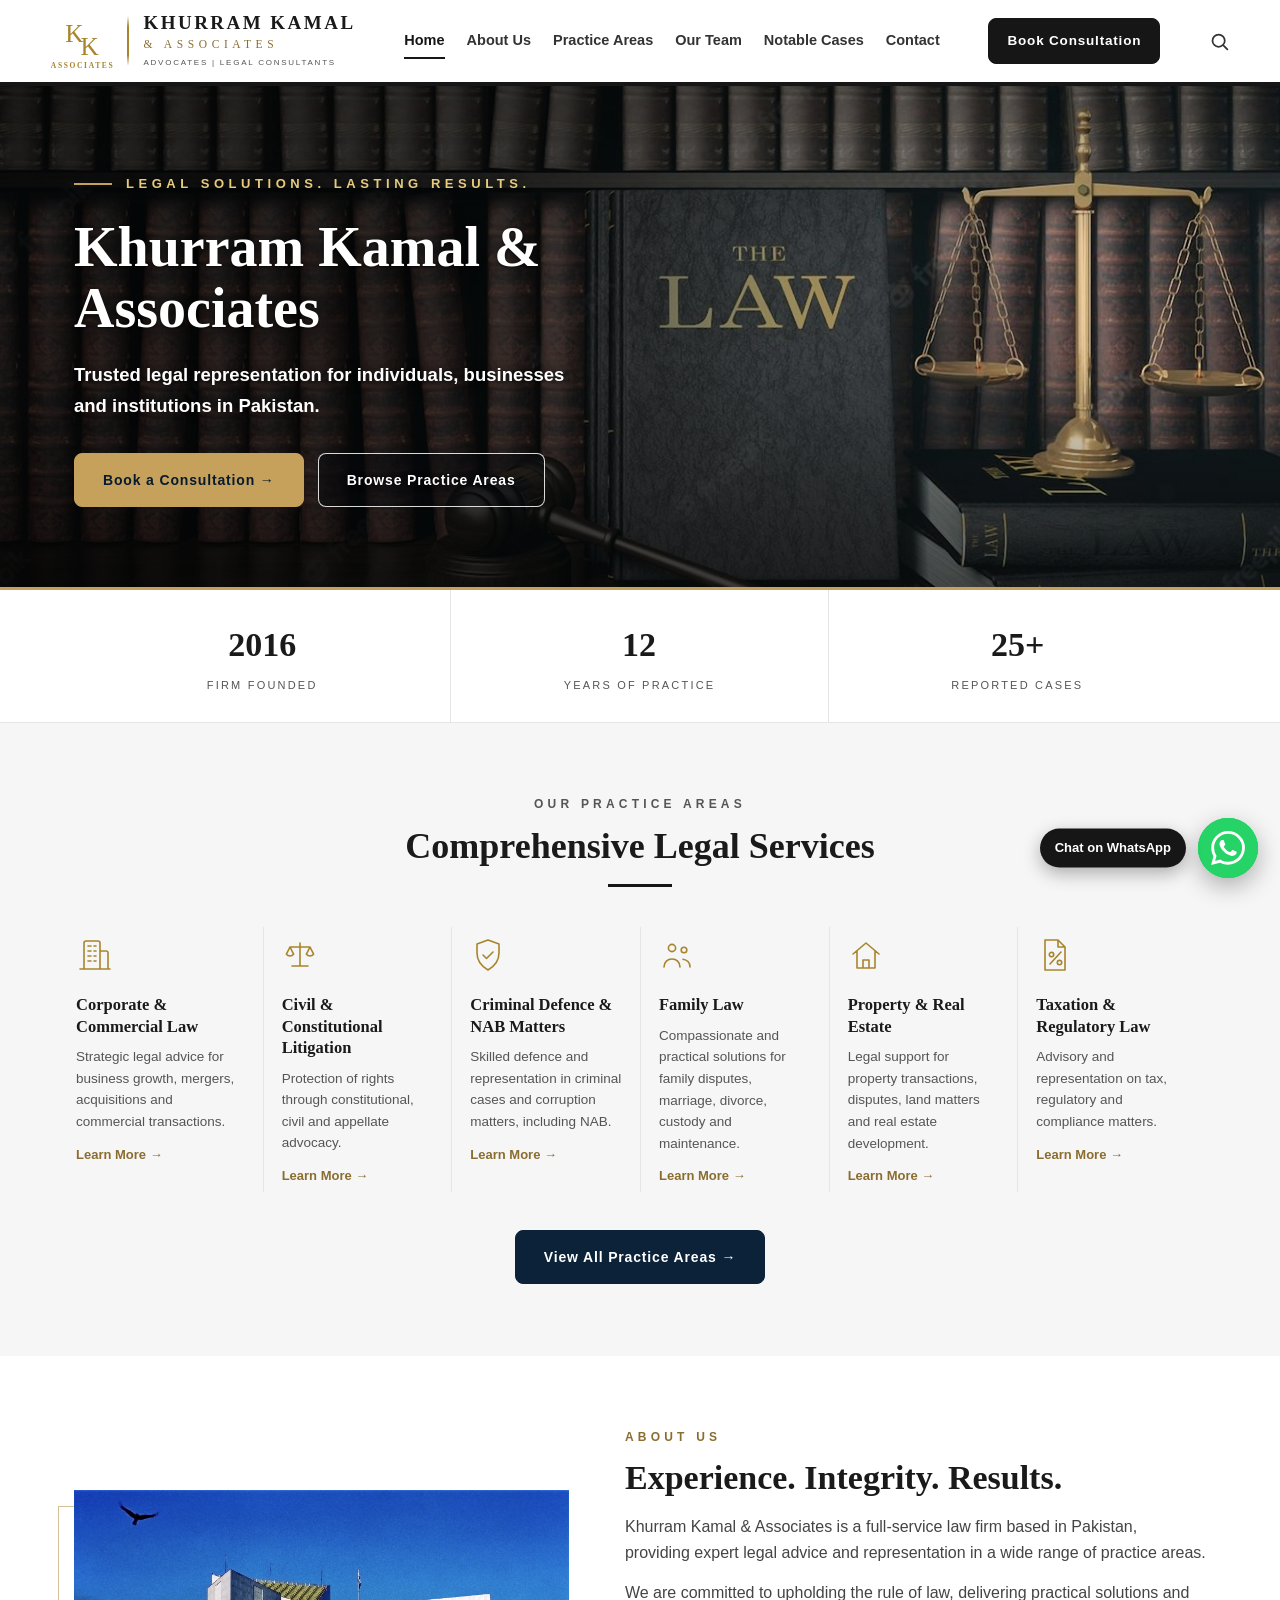
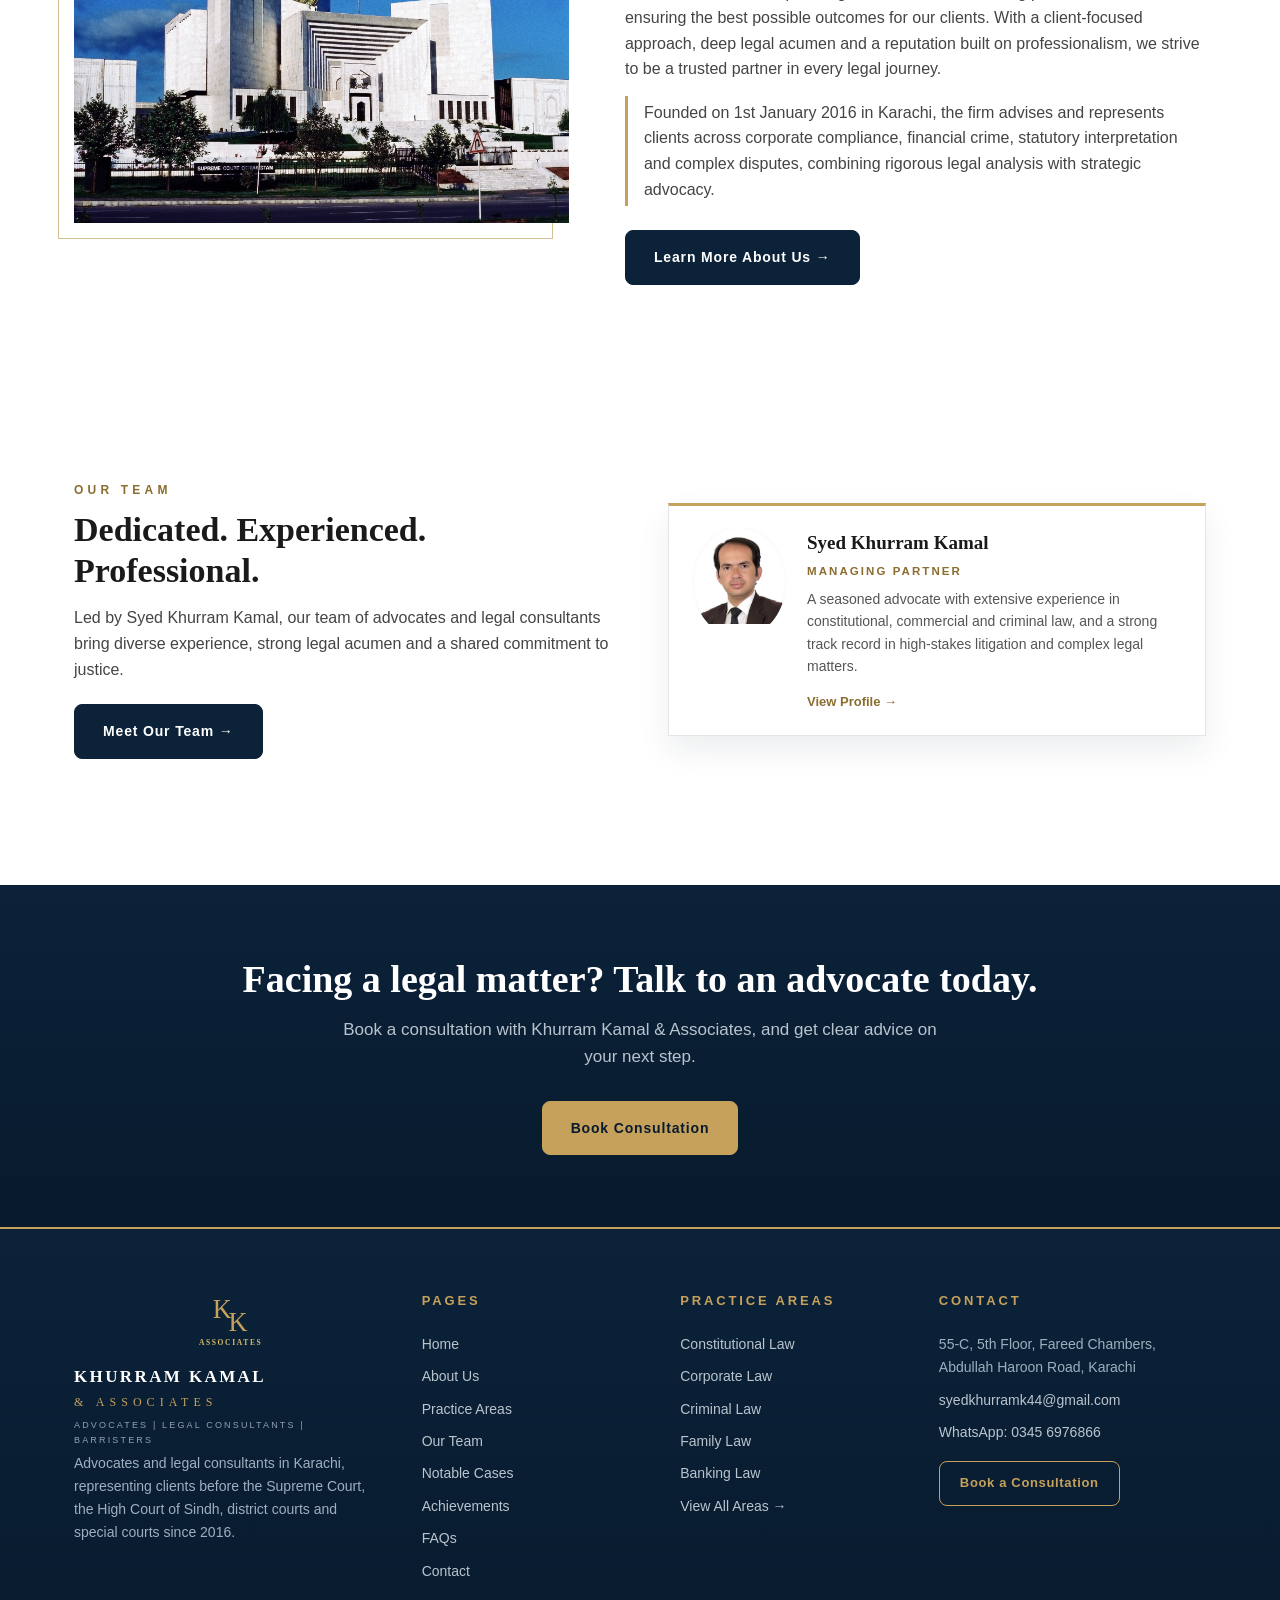
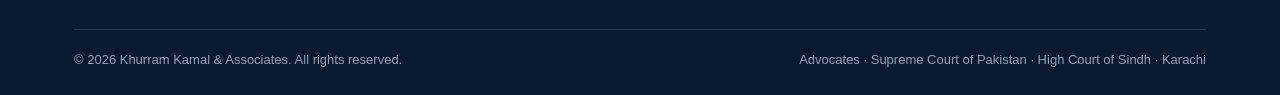
==== index.html @ b5c806d2 "Navbar: remove BARRISTERS from header tagline" ====
<!DOCTYPE html>
<html lang="en">
<head>
<meta charset="UTF-8">
<meta name="viewport" content="width=device-width, initial-scale=1.0">
<link rel="icon" href="data:image/svg+xml,%3Csvg xmlns='http://www.w3.org/2000/svg' viewBox='0 0 64 64'%3E%3Ctext x='23' y='38' text-anchor='middle' font-family='Georgia,serif' font-size='30' fill='%23A8842C'%3EK%3C/text%3E%3Ctext x='41' y='53' text-anchor='middle' font-family='Georgia,serif' font-size='30' fill='%23A8842C'%3EK%3C/text%3E%3C/svg%3E">
<title>Khurram Kamal &amp; Associates | Law Firm in Karachi | Advocates, Supreme Court and High Court</title>
<meta name="description" content="Khurram Kamal &amp; Associates is a litigation law firm in Karachi. Supreme Court and High Court advocates for constitutional, corporate, white collar, criminal, civil, family, IP, banking, customs and taxation matters.">
<meta property="og:type" content="website">
<meta property="og:title" content="Khurram Kamal &amp; Associates | Law Firm in Karachi | Advocates, Supreme Court and High Court">
<meta property="og:description" content="Khurram Kamal &amp; Associates is a litigation law firm in Karachi. Supreme Court and High Court advocates for constitutional, corporate, white collar, criminal, civil, family, IP, banking, customs and taxation matters.">
<meta name="twitter:card" content="summary">
<meta name="twitter:title" content="Khurram Kamal &amp; Associates | Law Firm in Karachi | Advocates, Supreme Court and High Court">
<meta name="twitter:description" content="Khurram Kamal &amp; Associates is a litigation law firm in Karachi. Supreme Court and High Court advocates for constitutional, corporate, white collar, criminal, civil, family, IP, banking, customs and taxation matters.">
<script type="application/ld+json">
{
  "@context": "https://schema.org",
  "@type": "Attorney",
  "name": "Khurram Kamal & Associates",
  "alternateName": "KKA",
  "description": "Khurram Kamal & Associates is a litigation law firm in Karachi. Supreme Court and High Court advocates handling constitutional, corporate, white collar, cybercrime, criminal, civil, family, intellectual property, banking, customs and taxation matters.",
  "email": "syedkhurramk44@gmail.com",
  "telephone": "+92-345-6976866",
  "foundingDate": "2016-01-01",
  "address": {
    "@type": "PostalAddress",
    "streetAddress": "Abdullah Haroon Road",
    "addressLocality": "Karachi",
    "addressCountry": "PK"
  },
  "areaServed": "Karachi",
  "knowsAbout": ["Constitutional Law", "Corporate Law", "White Collar Crimes", "Cybercrime", "Financial Crimes", "Criminal Law", "Civil Law", "Family Law", "Intellectual Property", "Banking Law", "Pharmaceutical Law", "Customs and Taxation Law", "Commercial Law", "Service Law"],
  "member": [
    {"@type": "Person", "name": "Syed Khurram Kamal", "jobTitle": "Advocate Supreme Court, Managing Partner"},
    {"@type": "Person", "name": "Kausar Saba", "jobTitle": "Advocate, High Court of Sindh"},
    {"@type": "Person", "name": "Sadia Khatoon", "jobTitle": "Advocate, High Court of Sindh"},
    {"@type": "Person", "name": "Yereha Jafferi", "jobTitle": "Advocate"}
  ]
}
</script>

  <link rel="stylesheet" href="styles.css">
</head>
<body>

<header>
  <div class="wrap head">
    <a class="brand" href="index.html" style="flex-shrink:0">
      <div class="logo-stack"><div class="logo-mark" aria-hidden="true"><svg viewBox="0 0 64 64" fill="none" aria-hidden="true"><text x="23" y="38" text-anchor="middle" font-family="Georgia, 'Times New Roman', serif" font-size="30" fill="#A8842C">K</text><text x="41" y="53" text-anchor="middle" font-family="Georgia, 'Times New Roman', serif" font-size="30" fill="#A8842C">K</text></svg></div><div class="logo-sub">ASSOCIATES</div></div>
      <div class="brand-sep" aria-hidden="true"></div>
      <div><div class="bname">KHURRAM KAMAL</div><div class="band">&amp; ASSOCIATES</div><div class="bsub">ADVOCATES | LEGAL CONSULTANTS</div></div>
    </a>
    <nav id="mainNav">
      <a href="index.html" class="active">Home</a>
      <a href="about.html">About Us</a>
      <a href="practice-areas.html">Practice Areas</a>
      <a href="team.html">Our Team</a>
      <a href="cases.html">Notable Cases</a>
      <a href="contact.html">Contact</a>
      <a class="nav-cta" href="book-consultation.html">Book Consultation</a>
    </nav>
    <a class="btn black" href="book-consultation.html">Book Consultation</a>
    <a class="search-ico-h" href="practice-areas.html" aria-label="Search practice areas"><svg viewBox="0 0 24 24" fill="none" stroke="currentColor" stroke-width="2" stroke-linecap="round" aria-hidden="true"><circle cx="11" cy="11" r="7"/><path d="M21 21l-4.3-4.3"/></svg></a>
    <button class="menu-btn" id="menuBtn" type="button" aria-label="Open menu" aria-expanded="false"><span></span><span></span><span></span></button>
  </div>
</header>

<main id="top">
  <div class="hero2">
    <div class="wrap hero2-grid">
      <div class="hero2-copy">
        <div class="hero2-kicker">Legal Solutions. Lasting Results.</div>
        <h1>Khurram Kamal &amp; Associates</h1>
        <p class="hero2-sub">Trusted legal representation for individuals, businesses and institutions in Pakistan.</p>
        <div class="hero2-cta">
          <a class="btn btn-gold" href="book-consultation.html">Book a Consultation →</a>
          <a class="btn btn-outline-w" href="practice-areas.html">Browse Practice Areas</a>
        </div>
      </div>
    </div>
  </div>


  <div class="stats">
    <div class="wrap row">
      <div class="stat"><div class="num">2016</div><div class="lbl">Firm Founded</div></div>
      <div class="stat"><div class="num">12</div><div class="lbl">Years of Practice</div></div>
      <div class="stat"><div class="num">25+</div><div class="lbl">Reported Cases</div></div>
    </div>
  </div>

  <section id="practice" class="grey">
    <div class="wrap">
<div class="sec-head">
        <div class="eyebrow">Our Practice Areas</div>
        <h2>Comprehensive Legal Services</h2>
      </div>
      <div class="feat-grid">
        <div class="feat"><svg viewBox="0 0 36 36" aria-hidden="true"><path d="M8 32V6a2 2 0 0 1 2-2h12a2 2 0 0 1 2 2v26M24 14h6a2 2 0 0 1 2 2v16M4 32h30M12 9h3M12 14h3M12 19h3M12 24h3M18 24h2M18 19h2M18 14h2M18 9h2"/></svg><h3>Corporate &amp; Commercial Law</h3><p>Strategic legal advice for business growth, mergers, acquisitions and commercial transactions.</p><a href="practice-areas.html#practice-details">Learn More →</a></div>
        <div class="feat"><svg viewBox="0 0 36 36" aria-hidden="true"><path d="M18 6v23M10 29h16M18 10H8M18 10h10M8 10l-3.6 7.2a4.6 4.6 0 0 0 7.2 0L8 10zM28 10l-3.6 7.2a4.6 4.6 0 0 0 7.2 0L28 10z"/></svg><h3>Civil &amp; Constitutional Litigation</h3><p>Protection of rights through constitutional, civil and appellate advocacy.</p><a href="practice-areas.html#practice-details">Learn More →</a></div>
        <div class="feat"><svg viewBox="0 0 36 36" aria-hidden="true"><path d="M18 3l11 4v9c0 7.5-4.8 13.4-11 17C11.8 29.4 7 23.5 7 16V7l11-4zM13 18l3.5 3.5L23 15"/></svg><h3>Criminal Defence &amp; NAB Matters</h3><p>Skilled defence and representation in criminal cases and corruption matters, including NAB.</p><a href="practice-areas.html#practice-details">Learn More →</a></div>
        <div class="feat"><svg viewBox="0 0 36 36" aria-hidden="true"><path d="M13 7.4a3.6 3.6 0 1 1 0 7.2 3.6 3.6 0 0 1 0-7.2zM5 30c0-5 3.6-8 8-8s8 3 8 8M25 10.2a2.8 2.8 0 1 1 0 5.6 2.8 2.8 0 0 1 0-5.6zM24 22.2c4 .5 7 3.4 7 7.8"/></svg><h3>Family Law</h3><p>Compassionate and practical solutions for family disputes, marriage, divorce, custody and maintenance.</p><a href="practice-areas.html#practice-details">Learn More →</a></div>
        <div class="feat"><svg viewBox="0 0 36 36" aria-hidden="true"><path d="M5 17L18 6l13 11M9 14v17h18V14M15 31v-8h6v8"/></svg><h3>Property &amp; Real Estate</h3><p>Legal support for property transactions, disputes, land matters and real estate development.</p><a href="practice-areas.html#practice-details">Learn More →</a></div>
        <div class="feat"><svg viewBox="0 0 36 36" aria-hidden="true"><path d="M9 3h13l7 7v23H9zM22 3v7h7M15.5 19.8a2.2 2.2 0 1 1 0-4.4 2.2 2.2 0 0 1 0 4.4zM23.5 27.8a2.2 2.2 0 1 1 0-4.4 2.2 2.2 0 0 1 0 4.4zM25 15L14 27"/></svg><h3>Taxation &amp; Regulatory Law</h3><p>Advisory and representation on tax, regulatory and compliance matters.</p><a href="practice-areas.html#practice-details">Learn More →</a></div>
      </div>
            <div class="more-row"><a class="btn btn-navy" href="practice-areas.html">View All Practice Areas →</a></div>
    </div>
  </section>
  <section id="about">
    <div class="wrap">
<div class="about-flex">
        <div class="about-photo"><img src="images/supreme-court.jpg" alt="Supreme Court of Pakistan, Islamabad" loading="lazy" decoding="async"></div>
        <div class="about-copy">
          <div class="eyebrow">About Us</div>
          <h2>Experience. Integrity. Results.</h2>
          <p>Khurram Kamal &amp; Associates is a full-service law firm based in Pakistan, providing expert legal advice and representation in a wide range of practice areas.</p>
          <p>We are committed to upholding the rule of law, delivering practical solutions and ensuring the best possible outcomes for our clients. With a client-focused approach, deep legal acumen and a reputation built on professionalism, we strive to be a trusted partner in every legal journey.</p>
          <p class="about-note">Founded on 1st January 2016 in Karachi, the firm advises and represents clients across corporate compliance, financial crime, statutory interpretation and complex disputes, combining rigorous legal analysis with strategic advocacy.</p>
          <a class="btn btn-navy" href="team.html">Learn More About Us →</a>
        </div>
      </div>
          </div>
  </section>
  <section id="team">
    <div class="wrap">
<div class="team-intro">
        <div>
          <div class="eyebrow">Our Team</div>
          <h2>Dedicated. Experienced. Professional.</h2>
          <p>Led by Syed Khurram Kamal, our team of advocates and legal consultants bring diverse experience, strong legal acumen and a shared commitment to justice.</p>
          <a class="btn btn-navy" href="team.html">Meet Our Team →</a>
        </div>
        <div class="ti-card">
          <img src="images/khurram-kamal-sq.jpg" alt="Syed Khurram Kamal, Managing Partner" loading="lazy" decoding="async">
          <div>
            <h3>Syed Khurram Kamal</h3>
            <div class="tt">Managing Partner</div>
            <p>A seasoned advocate with extensive experience in constitutional, commercial and criminal law, and a strong track record in high-stakes litigation and complex legal matters.</p>
            <a href="khurram-kamal.html">View Profile →</a>
          </div>
        </div>
      </div>
          </div>
  </section>
<section class="dark cta-banner">
    <div class="wrap">
      <h2>Facing a legal matter? Talk to an advocate today.</h2>
      <p>Book a consultation with Khurram Kamal &amp; Associates, and get clear advice on your next step.</p>
      <a class="btn white" href="book-consultation.html">Book Consultation</a>
    </div>
  </section>

</main>

<footer>
  <div class="wrap">
    <div class="fgrid">
      <div class="fcol fbrand">
        <div class="fstack"><div class="fmark" aria-hidden="true"><svg viewBox="0 0 64 64" fill="none" aria-hidden="true"><text x="23" y="38" text-anchor="middle" font-family="Georgia, 'Times New Roman', serif" font-size="30" fill="#C6A15B">K</text><text x="41" y="53" text-anchor="middle" font-family="Georgia, 'Times New Roman', serif" font-size="30" fill="#C6A15B">K</text></svg></div><div class="fsub">ASSOCIATES</div></div>
        <div class="fname">KHURRAM KAMAL</div>
        <div class="fname2">&amp; ASSOCIATES</div>
        <div class="fsub">ADVOCATES | LEGAL CONSULTANTS | BARRISTERS</div>
        <p class="fdesc">Advocates and legal consultants in Karachi, representing clients before the Supreme Court, the High Court of Sindh, district courts and special courts since 2016.</p>
      </div>
      <div class="fcol">
        <h4>Pages</h4>
        <a href="index.html">Home</a>
        <a href="about.html">About Us</a>
        <a href="practice-areas.html">Practice Areas</a>
        <a href="team.html">Our Team</a>
        <a href="cases.html">Notable Cases</a>
        <a href="about.html#achievements">Achievements</a>
        <a href="book-consultation.html#faq">FAQs</a>
        <a href="contact.html">Contact</a>
      </div>
      <div class="fcol">
        <h4>Practice Areas</h4>
        <a href="practice-areas.html">Constitutional Law</a>
        <a href="practice-areas.html">Corporate Law</a>
        <a href="practice-areas.html">Criminal Law</a>
        <a href="practice-areas.html">Family Law</a>
        <a href="practice-areas.html">Banking Law</a>
        <a href="practice-areas.html">View All Areas →</a>
      </div>
      <div class="fcol">
        <h4>Contact</h4>
        <p>55-C, 5th Floor, Fareed Chambers, Abdullah Haroon Road, Karachi</p>
        <a href="mailto:syedkhurramk44@gmail.com">syedkhurramk44@gmail.com</a>
        <a href="https://wa.me/923456976866" target="_blank" rel="noopener">WhatsApp: 0345 6976866</a>
        <a class="fbtn" href="book-consultation.html">Book a Consultation</a>
      </div>
    </div>
    <div class="fbar">
      <span>© 2026 Khurram Kamal &amp; Associates. All rights reserved.</span>
      <span>Advocates · Supreme Court of Pakistan · High Court of Sindh · Karachi</span>
    </div>
  </div>
</footer>

<!-- Floating WhatsApp chat button -->
<a class="wa-float" href="https://wa.me/923456976866?text=Hello%20Khurram%20Kamal%20Associates%2C%20I%20would%20like%20to%20discuss%20a%20legal%20matter." target="_blank" rel="noopener" aria-label="Chat on WhatsApp">
  <span class="wa-label">Chat on WhatsApp</span>
  <svg viewBox="0 0 24 24" aria-hidden="true"><path d="M17.472 14.382c-.297-.149-1.758-.867-2.03-.967-.273-.099-.471-.148-.67.15-.197.297-.767.966-.94 1.164-.173.199-.347.223-.644.075-.297-.15-1.255-.463-2.39-1.475-.883-.788-1.48-1.761-1.653-2.059-.173-.297-.018-.458.13-.606.134-.133.298-.347.446-.52.149-.174.198-.298.298-.497.099-.198.05-.371-.025-.52-.075-.149-.669-1.612-.916-2.207-.242-.579-.487-.5-.669-.51-.173-.008-.371-.01-.57-.01-.198 0-.52.074-.792.372-.272.297-1.04 1.016-1.04 2.479 0 1.462 1.065 2.875 1.213 3.074.149.198 2.096 3.2 5.077 4.487.709.306 1.262.489 1.694.625.712.227 1.36.195 1.871.118.571-.085 1.758-.719 2.006-1.413.248-.694.248-1.289.173-1.413-.074-.124-.272-.198-.57-.347m-5.421 7.403h-.004a9.87 9.87 0 01-5.031-1.378l-.361-.214-3.741.982.998-3.648-.235-.374a9.86 9.86 0 01-1.51-5.26c.001-5.45 4.436-9.884 9.888-9.884 2.64 0 5.122 1.03 6.988 2.898a9.825 9.825 0 012.893 6.994c-.003 5.45-4.437 9.884-9.885 9.884m8.413-18.297A11.815 11.815 0 0012.05 0C5.495 0 .16 5.335.157 11.892c0 2.096.547 4.142 1.588 5.945L.057 24l6.305-1.654a11.882 11.882 0 005.683 1.448h.005c6.554 0 11.89-5.335 11.893-11.893a11.821 11.821 0 00-3.48-8.413z"/></svg>
</a>

<script src="scripts.js"></script>
</body>
</html>
---- styles.css ----
:root { --black:#161616; --ink:#1a1a1a; --muted:#555; --line:#e5e5e5; --bg:#f6f6f6; --white:#fff; --navy:#0B2239; --navy2:#081A2D; --gold:#C6A15B; }
  * { margin:0; padding:0; box-sizing:border-box; }
  html { scroll-behavior:smooth; scroll-padding-top:96px; }
  body { font-family:Arial,Helvetica,sans-serif; background:var(--white); color:var(--ink); line-height:1.6; overflow-x:hidden; }
  img { max-width:100%; }
  h1, h2, h3, .serif { font-family:Georgia,'Times New Roman',serif; }
  a { color:inherit; text-decoration:none; }
  .wrap { max-width:1180px; margin:0 auto; padding:0 24px; }
  /* Top bar */
  .topbar { background:var(--black); color:#bbb; font-size:12px; letter-spacing:.04em; }
  .topbar .wrap { display:flex; justify-content:space-between; gap:16px; padding-top:9px; padding-bottom:9px; flex-wrap:wrap; }
  .topbar a:hover { color:var(--white); }
  /* Header */
  header { position:sticky; top:0; z-index:50; background:var(--white); border-bottom:4px solid var(--black); }
  .head { display:flex; align-items:center; justify-content:space-between; gap:20px; padding:10px 0; flex-wrap:nowrap; }
  .head .btn { padding:11px 18px; font-size:13.5px; }
  .brand { display:flex; align-items:center; gap:14px; min-width:0; }
  .logo-mark { width:54px; height:54px; background:transparent; border-radius:0; display:flex; align-items:center; justify-content:center; flex-shrink:0; }
  .logo-mark svg { height:54px; width:54px; }
  .logo-stack { display:flex; flex-direction:column; align-items:center; flex-shrink:0; }
  .logo-sub { font-family:Georgia,serif; font-size:7.5px; font-weight:700; letter-spacing:.22em; color:#A8842C; white-space:nowrap; margin-top:-4px; transform:translateX(.11em); }
  .brand-sep { width:2px; height:50px; background:linear-gradient(180deg, rgba(168,132,44,0) 0%, #A8842C 22%, #A8842C 78%, rgba(168,132,44,0) 100%); flex-shrink:0; }
  .brand .bname { font-family:Georgia,serif; font-weight:700; font-size:19px; letter-spacing:.13em; line-height:1.12; white-space:nowrap; color:var(--ink); }
  .brand > div:last-child { text-align:left; }
  .brand .band { font-family:Georgia,serif; font-size:11.5px; letter-spacing:.4em; color:#8a6d2f; margin-top:2px; white-space:nowrap; }
  .brand .bsub { font-size:8px; letter-spacing:.22em; color:var(--muted); margin-top:4px; white-space:nowrap; }
  nav { display:flex; gap:22px; font-size:14.5px; font-weight:600; flex-wrap:nowrap; overflow-x:auto; scrollbar-width:none; }
  nav::-webkit-scrollbar { display:none; }
  nav a { color:#333; padding:6px 0; position:relative; white-space:nowrap; }
  nav a::after { content:""; position:absolute; left:0; bottom:0; width:100%; height:2px; background:var(--black); transform:scaleX(0); transform-origin:left; transition:transform .3s ease; }
  nav a:hover { color:var(--black); }
  nav a:hover::after { transform:scaleX(1); }
  nav a.active { color:var(--black); }
  nav a.active::after { transform:scaleX(1); }
  .search-ico-h { display:flex; align-items:center; color:#333; flex-shrink:0; }
  nav a.nav-cta { display:none; }
  .search-ico-h svg { width:21px; height:21px; }
  .search-ico-h:hover { color:var(--black); }
  .btn { display:inline-block; font-size:14px; font-weight:700; letter-spacing:.06em; padding:15px 28px; border-radius:8px; border:1.5px solid var(--black); cursor:pointer; white-space:nowrap; transition:transform .25s cubic-bezier(.34,1.45,.44,1), background .25s ease, color .25s ease, box-shadow .25s ease; }
  .btn:hover { transform:translateY(-2px); }
  .btn:active { transform:scale(.97); }
  .btn.white::after { background:linear-gradient(105deg, transparent, rgba(0,0,0,.10), transparent); }
  .btn.black { background:var(--black); color:var(--white); }
  .btn.black:hover { background:#2a2a2a; }
  .btn.white { background:var(--white); color:var(--black); }
  .btn.white:hover { background:#f0f0f0; }
  .menu-btn { display:none; width:48px; height:48px; border:none; border-radius:8px; background:transparent; cursor:pointer; align-items:center; justify-content:center; flex-direction:column; gap:6px; flex-shrink:0; }
  .menu-btn span { display:block; width:26px; height:3px; background:var(--black); border-radius:2px; }
  @media (min-width:1181px) { .head { justify-content:space-between; } }
  @media (max-width:1180px) {
    nav { display:none; position:absolute; top:100%; left:0; right:0; background:var(--white); flex-direction:column; gap:0; border-bottom:1px solid var(--line); box-shadow:0 14px 28px rgba(0,0,0,.12); z-index:60; }
    nav.open { display:flex; }
    nav a { padding:15px 24px; border-bottom:1px solid #f0f0f0; font-size:14px; }
    nav a:last-child { border-bottom:none; }
    .menu-btn { display:flex; }
  }
  /* Hero */
  .hero { position:relative; overflow:hidden; background:var(--white); color:var(--ink); padding:84px 0 76px; text-align:center; }
  .hero .wrap { position:relative; z-index:1; }
  .hero .kicker { font-size:12px; letter-spacing:.35em; color:#555; font-weight:700; }
  .hero h1 { font-size:50px; line-height:1.14; margin:18px auto 14px; max-width:820px; }
  .hero p { font-size:17px; color:#444; max-width:720px; margin:0 auto 28px; }
  .hero .cta-row { display:flex; gap:14px; justify-content:center; flex-wrap:wrap; margin-bottom:30px; }
  .searchbar { display:flex; align-items:center; max-width:640px; margin:0 auto; border:1px solid #e2e2e2; border-radius:999px; background:var(--white); box-shadow:0 14px 36px rgba(0,0,0,.13); padding:6px; transition:box-shadow .25s ease, border-color .25s ease; }
  .searchbar:focus-within { border-color:var(--black); box-shadow:0 14px 36px rgba(0,0,0,.13), 0 0 0 2px var(--black); }
  .search-ico { display:flex; align-items:center; padding:0 4px 0 16px; color:#777; flex-shrink:0; }
  .search-ico svg { width:20px; height:20px; }
  .searchbar input { flex:1; min-width:0; border:none; outline:none; padding:12px 8px; font-size:16px; font-family:inherit; background:transparent; }
  .searchbar button { border:none; background:var(--black); color:var(--white); padding:13px 28px; font-size:15px; font-weight:700; cursor:pointer; border-radius:999px; flex-shrink:0; transition:background .25s ease, transform .2s ease; }
  .searchbar button:hover { background:#2a2a2a; }
  .searchbar button:active { transform:scale(.96); }
  .chips { display:flex; gap:10px; justify-content:center; flex-wrap:wrap; margin-top:18px; }
  .chip { border:1px solid #161616; border-radius:999px; padding:7px 16px; font-size:13px; color:#161616; cursor:pointer; background:transparent; transition:transform .25s ease, background .25s ease, color .25s ease; }
  .chip:hover, .chip.active { background:var(--black); color:var(--white); border-color:var(--black); }
  .trustbar { margin-top:26px; font-size:13px; font-weight:700; letter-spacing:.06em; color:#555; }
  .trustbar span { color:#161616; }
  /* Hero person — Khurram Kamal on the front */
  .hero-person { text-align:center; }
  .hero-person img { width:100%; max-width:360px; aspect-ratio:1; object-fit:cover; border-radius:50%; border:3px solid var(--black); box-shadow:0 10px 30px rgba(0,0,0,.18); display:block; margin:0 auto; animation:heroPhoto .9s cubic-bezier(.22,1.3,.36,1) both .15s, photoGlow 5.5s ease-in-out 1.2s infinite alternate; }
  .hero-person .hp-name { font-family:Georgia,serif; font-size:22px; font-weight:700; color:#161616; margin-top:14px; }
  .hero-person .hp-title { font-size:12px; letter-spacing:.14em; text-transform:uppercase; color:#666; margin-top:4px; }
  @media (min-width:821px) {
    .hero .wrap { display:grid; grid-template-columns:1.2fr .8fr; gap:48px; align-items:center; text-align:left; }
    .hero .hero-copy { order:1; text-align:left; }
    .hero .hero-person { order:2; }
    .hero .hero-copy h1 { margin:18px 0 14px; }
    .hero .hero-copy p { margin:0 0 28px; }
    .hero .hero-copy .cta-row { justify-content:flex-start; }
    .hero .hero-copy .searchbar { margin:0; }
    .hero .hero-copy .chips { justify-content:flex-start; }
  }
  @media (max-width:820px) {
    .hero-person img { max-width:230px; }
  }
  /* Stats */
  .stats { background:var(--white); border-bottom:1px solid var(--line); }
  .stats .row { display:grid; grid-template-columns:repeat(3,1fr); text-align:center; }
  .stat { padding:28px 12px; border-right:1px solid var(--line); }
  .stat:last-child { border-right:none; }
  .stat .num { font-family:Georgia,serif; font-size:34px; font-weight:700; }
  .stat .lbl { font-size:11px; letter-spacing:.2em; text-transform:uppercase; color:var(--muted); margin-top:4px; }
  /* Sections */
  section { padding:72px 0; }
  .sec-head { text-align:center; max-width:760px; margin:0 auto 40px; }
  .eyebrow { font-size:12px; letter-spacing:.35em; font-weight:700; color:var(--muted); text-transform:uppercase; margin-bottom:10px; }
  h2 { font-size:36px; line-height:1.2; }
  .sec-head p { color:var(--muted); margin-top:12px; font-size:16px; }
  .grey { background:var(--bg); }
  .dark { background:linear-gradient(180deg, var(--navy), var(--navy2)); color:var(--white); }
  .dark .sec-head p { color:#B9C4CE; }
  .dark .eyebrow { color:var(--gold); }
  .dark .sec-head h2::after { background:var(--gold); }
  /* Serve grid */
  .serve { display:grid; grid-template-columns:repeat(3,1fr); gap:22px; margin-top:36px; text-align:left; }
  .serve div { border:1px solid var(--line); border-radius:14px; padding:26px; background:var(--white); }
  .serve h3 { font-size:20px; margin-bottom:8px; }
  .serve p { font-size:14.5px; color:#444; }
  /* Practice cards */
  .areas { display:grid; grid-template-columns:repeat(3,1fr); gap:20px; }
  .area { background:var(--white); border:1px solid var(--line); border-radius:14px; padding:26px; box-shadow:0 4px 18px rgba(0,0,0,.05); }
  .area .n { font-family:Georgia,serif; font-size:14px; color:#999; }
  .area h3 { font-size:21px; margin:10px 0 8px; }
  .area p { font-size:14px; color:var(--muted); }
  .area .go { display:inline-block; margin-top:16px; font-size:13px; font-weight:700; }
  .area .go:hover { text-decoration:underline; }
  .no-results { display:none; text-align:center; color:var(--muted); padding:30px 0; font-size:16px; }
  /* Detail accordion */
  .detail-head { text-align:center; margin:56px auto 26px; max-width:720px; }
  .detail-head h3 { font-size:26px; }
  .detail-head p { color:var(--muted); margin-top:8px; font-size:15px; }
  .acc { max-width:860px; margin:0 auto; }
  .acc details { border:1px solid var(--line); border-radius:12px; padding:17px 22px; margin-bottom:10px; background:var(--white); }
  .acc summary { font-family:Georgia,serif; font-size:18px; font-weight:700; cursor:pointer; list-style:none; }
  .acc summary::-webkit-details-marker { display:none; }
  .acc summary::after { content:"+"; float:right; font-size:22px; line-height:1; color:#888; }
  .acc details[open ] summary::after { content:"–"; }
  .acc ul { list-style:none; margin-top:12px; }
  .acc li { font-size:14.5px; color:#444; padding:4px 0 4px 18px; position:relative; }
  .acc li::before { content:"·"; position:absolute; left:0; color:#999; }
  /* Lawyer cards */
  .lawyers { display:grid; gap:22px; }
  .lawyer { display:flex; gap:26px; background:var(--white); border:1px solid var(--line); border-radius:16px; padding:26px; box-shadow:0 6px 22px rgba(0,0,0,.06); }
  .lawyer .photo { width:300px; height:300px;
  .lawyer.featured { border:2px solid var(--black); }
  .lawyer.featured .photo { width:400px; height:400px; }
  .lawyer.featured h3 { font-size:30px; } object-fit:cover; border-radius:12px; flex-shrink:0; background:#eee; transition:transform .4s ease; }
  .lawyer .photo-placeholder { width:300px; height:300px; border-radius:12px; flex-shrink:0; background:var(--black); color:var(--white); display:flex; align-items:center; justify-content:center; font-family:Georgia,serif; font-size:88px; font-weight:700; letter-spacing:.05em; }
  .lawyer:hover .photo { transform:scale(1.03); }
  .lawyer .info { flex:1; min-width:0; }
  .lawyer h3 { font-size:26px; }
  .lawyer .title { font-size:13px; font-weight:700; letter-spacing:.08em; text-transform:uppercase; color:var(--muted); margin:4px 0 10px; }
  .lawyer .exp { font-size:14px; font-weight:700; margin-bottom:10px; }
  .lawyer p.bio { font-size:14.5px; color:#444; margin-bottom:12px; }
  .tags { display:flex; gap:8px; flex-wrap:wrap; margin-bottom:14px; }
  .tag { font-size:12px; background:#f0f0f0; border:1px solid var(--line); border-radius:999px; padding:5px 12px; color:#333; }
  .lawyer ul { list-style:none; font-size:13.5px; color:#444; margin-bottom:16px; }
  .lawyer ul li { padding:3px 0 3px 16px; position:relative; }
  .lawyer ul li::before { content:"·"; position:absolute; left:0; color:#999; }
  /* Steps */
  .steps { display:grid; grid-template-columns:repeat(3,1fr); gap:22px; }
  .step { background:var(--white); border:1px solid var(--line); border-radius:14px; padding:28px; box-shadow:0 4px 18px rgba(0,0,0,.05); }
  .step .snum { width:44px; height:44px; border-radius:50%; background:var(--black); color:var(--white); display:flex; align-items:center; justify-content:center; font-family:Georgia,serif; font-size:19px; font-weight:700; margin-bottom:14px; }
  .step h3 { font-size:20px; margin-bottom:8px; }
  .step p { font-size:14px; color:var(--muted); }
  /* Why us */
  .why { display:grid; grid-template-columns:repeat(2,1fr); gap:0; border-top:1px solid rgba(255,255,255,.16); margin-top:10px; }
  .why div { padding:26px 26px 26px 0; border-bottom:1px solid rgba(255,255,255,.16); }
  .why div:nth-child(odd) { border-right:1px solid rgba(255,255,255,.16); padding-right:28px; }
  .why div:nth-child(even) { padding-left:28px; }
  .why h3 { font-size:20px; margin-bottom:6px; color:var(--gold); }
  .why p { font-size:14px; color:#B9C4CE; }
  /* Chambers */
  .chambers-box { max-width:760px; margin:0 auto; text-align:center; }
  .chambers-box p { color:#444; font-size:16px; margin-top:12px; }
  /* FAQ */
  .faq { max-width:820px; margin:0 auto; }
  .faq details { border:1px solid var(--line); border-radius:12px; padding:18px 22px; margin-bottom:12px; background:var(--white); }
  .faq summary { font-family:Georgia,serif; font-size:18px; font-weight:700; cursor:pointer; list-style:none; }
  .faq summary::-webkit-details-marker { display:none; }
  .faq summary::after { content:"+"; float:right; font-size:22px; line-height:1; color:#888; }
  .faq details[open ] summary::after { content:"–"; }
  .faq p { font-size:15px; color:#444; margin-top:10px; }
  /* CTA banner */
  .cta-banner { text-align:center; }
  .cta-banner h2 { font-size:38px; }
  .cta-banner p { color:#B9C4CE; font-size:17px; margin:14px auto 30px; max-width:600px; }
  .cta-banner .btn.white { background:var(--gold); color:var(--navy2); border-color:var(--gold); }
  .cta-banner .btn.white:hover { background:#D4B878; }
  /* Contact */
  .contact-grid { display:grid; grid-template-columns:1.25fr 1fr; gap:52px; align-items:start; }
  .contact-form { display:grid; gap:15px; }
  .contact-form label { font-size:12px; letter-spacing:.12em; text-transform:uppercase; color:#555; display:block; margin-bottom:5px; font-weight:700; }
  .contact-form input, .contact-form select, .contact-form textarea { width:100%; font-size:15px; padding:13px 14px; border:1.5px solid #ccc; border-radius:10px; background:#fff; color:#111; outline:none; font-family:inherit; }
  .contact-form input:focus, .contact-form select:focus, .contact-form textarea:focus { border-color:#000; }
  .contact-form textarea { min-height:120px; resize:vertical; }
  .form-note { font-size:13px; color:#777; }
  .contact-info h3 { font-size:20px; margin-bottom:8px; }
  .contact-info p, .contact-info a { font-size:15px; color:#333; }
  /* Footer */
  footer { background:linear-gradient(180deg, var(--navy), var(--navy2)); color:#B9C4CE; padding:56px 0 0; font-size:14px; border-top:2px solid var(--gold); }
  footer .fgrid { display:grid; grid-template-columns:1.4fr 1fr 1fr 1.2fr; gap:36px; text-align:left; }
  footer .fmark { width:56px; height:56px; display:flex; align-items:center; margin:0 0 14px; }
  footer .fmark svg { height:56px; width:56px; }
  footer .fstack { display:flex; flex-direction:column; align-items:center; margin:0 0 14px; }
  footer .fstack .fmark { margin:0; }
  footer .fstack .fsub { font-family:Georgia,serif; font-size:7.5px; font-weight:700; letter-spacing:.22em; color:#D9BC6A; white-space:nowrap; margin-top:-4px; transform:translateX(.11em); }
  footer .fname { color:var(--white); font-family:Georgia,serif; font-size:17px; letter-spacing:.14em; font-weight:700; }
  footer .fname2 { color:var(--gold); font-family:Georgia,serif; font-size:12px; letter-spacing:.42em; margin-top:3px; }
  footer .fsub { font-size:9px; letter-spacing:.24em; color:#8FA1B0; margin-top:6px; }
  footer .fdesc { margin-top:14px; line-height:1.65; color:#9DB0BF; max-width:300px; }
  footer h4 { color:var(--gold); font-size:13px; letter-spacing:.22em; text-transform:uppercase; margin:6px 0 16px; }
  footer .fcol a { display:block; color:#B9C4CE; text-decoration:none; padding:5px 0; transition:color .25s ease, transform .25s ease; }
  footer .fcol a:hover { color:var(--gold); transform:translateX(4px); }
  footer .fcol p { line-height:1.65; color:#9DB0BF; padding:5px 0; margin:0; }
  footer .fcol a.fbtn { display:inline-block; margin-top:12px; border:1.5px solid var(--gold); color:var(--gold); padding:11px 20px; border-radius:8px; font-weight:700; font-size:13px; letter-spacing:.05em; }
  footer .fcol a.fbtn:hover { background:var(--gold); color:var(--navy2); transform:none; }
  footer .fbar { border-top:1px solid rgba(255,255,255,.14); margin-top:42px; padding:20px 0 24px; display:flex; justify-content:space-between; gap:12px; flex-wrap:wrap; font-size:13px; color:#8FA1B0; }
  @media (max-width:820px) { footer .fgrid { grid-template-columns:1fr 1fr; } footer .fbrand { grid-column:1 / -1; } footer .fbar { justify-content:center; text-align:center; } }
  @media (max-width:480px) { footer .fgrid { grid-template-columns:1fr; } }
  /* WhatsApp float */
  .wa-float { position:fixed; right:22px; bottom:22px; z-index:100; width:60px; height:60px; border-radius:50%; background:#25D366; display:flex; align-items:center; justify-content:center; box-shadow:0 8px 24px rgba(0,0,0,.3); }
  .wa-float::before, .wa-float::after { content:""; position:absolute; inset:0; border-radius:50%; background:#25D366; z-index:-1; animation:waRing 2.2s ease-out infinite; }
  .wa-float::after { animation-delay:1.1s; }
  @keyframes waRing { 0% { transform:scale(1); opacity:.55; } 100% { transform:scale(1.9); opacity:0; } }
  .wa-float svg { width:34px; height:34px; fill:#fff; }
  .wa-label { position:absolute; right:72px; top:50%; transform:translateY(-50%); background:var(--black); color:#fff; padding:9px 15px; border-radius:999px; font-size:13px; font-weight:700; white-space:nowrap; box-shadow:0 6px 18px rgba(0,0,0,.3); }
  @media (max-width:640px) { .wa-label { display:none; } }
  /* Animations */
  .hero .kicker { animation:heroUp .8s ease both; }
  .hero h1 { animation:heroUp .8s ease both .12s; }
  .hero h1.split { animation:none; }
  .hero p { animation:heroUp .8s ease both .24s; }
  .hero .cta-row { animation:heroUp .8s ease both .36s; }
  .hero .searchbar { animation:heroUp .8s ease both .44s; }
  .hero .chips { animation:heroUp .8s ease both .54s; }
  .hero .trustbar { animation:heroUp .8s ease both .64s; }
  @keyframes heroUp { from { opacity:0; transform:translateY(26px); } to { opacity:1; transform:translateY(0); } }
  .area, .lawyer, .step { transition:transform .3s ease, box-shadow .3s ease; }
  .area:hover, .step:hover { transform:translateY(-5px); box-shadow:0 14px 30px rgba(0,0,0,.12); }
  .lawyer:hover { transform:translateY(-4px); box-shadow:0 16px 34px rgba(0,0,0,.12); }
  header { transition:box-shadow .3s ease; }
  header.scrolled { box-shadow:0 8px 26px rgba(0,0,0,.14); }
  /* Scroll reveal: video-style pop-in on all screens, staggered via --rd (set by JS) */
  .reveal { opacity:0; }
  .reveal.visible { animation:revealIn .8s cubic-bezier(.22,1.28,.36,1) both; animation-delay:var(--rd, 0s); }
  @keyframes revealIn { from { opacity:0; transform:translateY(30px) scale(.95); } to { opacity:1; transform:translateY(0) scale(1); } }
  @media (max-width:820px) {
    .reveal.visible { animation-name:revealInM; animation-duration:.55s; animation-timing-function:ease; }
  }
  @keyframes revealInM { from { opacity:0; transform:translateY(18px) scale(.98); } to { opacity:1; transform:translateY(0) scale(1); } }
  .sec-head.reveal { opacity:1; }
  .sec-head.reveal.visible { animation:none; }
  /* Word-by-word heading reveal (words split by JS) */
  .w { display:inline-block; opacity:0; transform:translateY(16px); }
  .hero h1 .w { animation:wordUp .6s cubic-bezier(.22,1.3,.36,1) both; animation-delay:calc(.15s + var(--i) * 60ms); }
  .sec-head.visible .w { animation:wordUp .55s cubic-bezier(.22,1.3,.36,1) both; animation-delay:calc(var(--i) * 50ms); }
  @keyframes wordUp { from { opacity:0; transform:translateY(16px); } to { opacity:1; transform:translateY(0); } }
  @keyframes popIn { from { opacity:0; transform:scale(.3); } to { opacity:1; transform:scale(1); } }
  @keyframes heroPhoto { from { opacity:0; transform:scale(.82); } to { opacity:1; transform:scale(1); } }
  @keyframes photoGlow { from { box-shadow:0 10px 30px rgba(0,0,0,.18); } to { box-shadow:0 18px 44px rgba(0,0,0,.26); } }
  .area.visible .n, .step.visible .n { animation:popIn .55s cubic-bezier(.22,1.3,.36,1) both; animation-delay:calc(var(--rd, 0s) + .15s); }
  .stat .num { display:inline-block; }
  .stat .num.pop { animation:popIn .5s cubic-bezier(.22,1.3,.36,1) both; }
  /* Courts gallery */
  .courts { display:grid; grid-template-columns:repeat(3,1fr); gap:20px; }
  .court { overflow:hidden; border-radius:14px; }
  .court img { width:100%; aspect-ratio:4/3; object-fit:cover; border-radius:14px; display:block; transition:transform .5s ease; }
  .court-wide-sec { padding:70px 0 12px; }
  .court-wide img { aspect-ratio:auto; height:340px; object-position:center 35%; }
  @media (max-width:820px) { .court-wide img { height:220px; } }
  .court:hover img { transform:scale(1.06); }
  .court figcaption { margin-top:12px; }
  .court figcaption strong { font-family:Georgia,serif; font-size:18px; display:block; }
  .court figcaption span { font-size:13px; color:var(--muted); }
  .bar-line { text-align:center; color:#444; font-size:15px; margin-top:34px; }
  /* Latest cases */
  .cases { display:grid; grid-template-columns:repeat(3,1fr); gap:20px; }
  .case { background:var(--white); border:1px solid var(--line); border-radius:14px; padding:26px; box-shadow:0 4px 18px rgba(0,0,0,.05); transition:transform .3s ease, box-shadow .3s ease; }
  .case:hover { transform:translateY(-5px); box-shadow:0 14px 30px rgba(0,0,0,.12); }
  .case .status { display:inline-block; background:var(--black); color:var(--white); font-size:11px; font-weight:700; letter-spacing:.15em; text-transform:uppercase; padding:5px 13px; border-radius:999px; }
  .case h3 { font-size:21px; margin:14px 0 4px; }
  .case .forum { font-size:13px; font-weight:700; color:var(--muted); margin-bottom:10px; }
  .case p { font-size:14px; color:#444; }
  .cases-note { text-align:center; color:var(--muted); font-size:14px; margin-top:26px; }
  /* Achievements photo cards */
  .ach { display:grid; grid-template-columns:repeat(2,1fr); gap:24px; }
  .achcard { background:var(--white); border:1px solid var(--line); border-radius:14px; overflow:hidden; box-shadow:0 4px 18px rgba(0,0,0,.05); }
  .achcard img { width:100%; aspect-ratio:3/2; object-fit:cover; display:block; }
  .achcard .cap { padding:20px 22px; }
  .achcard .cap strong { font-family:Georgia,serif; font-size:19px; display:block; margin-bottom:6px; }
  .achcard .cap p { font-size:14px; color:#444; }
  .achcard.full { grid-column:1 / -1; }
  .achcard.full img { aspect-ratio:21/10; object-position:center 32%; }
  /* Header / topbar / logo entrance */
  header { animation:slideDown .6s ease backwards; }
  @keyframes slideDown { from { transform:translateY(-100%); } to { transform:translateY(0); } }
  .topbar { animation:fadeIn .8s ease backwards; }
  @keyframes fadeIn { from { opacity:0; } to { opacity:1; } }
  .logo-mark { animation:logoIn .7s ease backwards .15s; }
  @keyframes logoIn { from { transform:scale(.6) rotate(-8deg); opacity:0; } to { transform:scale(1) rotate(0); opacity:1; } }
  /* Section heading underline grows when the section scrolls into view */
  .sec-head h2::after { content:""; display:block; width:0; height:3px; background:var(--black); margin:16px auto 0; transition:width .8s ease .15s; }
  .sec-head.visible h2::after { width:64px; }
  .dark .sec-head h2::after { background:var(--white); }
  /* Hero scroll-down hint */
  .scroll-hint { position:absolute; left:50%; bottom:16px; transform:translateX(-50%); z-index:1; width:38px; height:38px; border:1.5px solid #161616; border-radius:50%; display:flex; align-items:center; justify-content:center; color:#161616; font-size:18px; animation:hintBounce 1.8s ease-in-out infinite; }
  @keyframes hintBounce { 0%,100% { transform:translateX(-50%) translateY(0); } 50% { transform:translateX(-50%) translateY(8px); } }
  @media (prefers-reduced-motion:reduce) { * { animation:none !important; transition:none !important; } .reveal { opacity:1; transform:none; } .w { opacity:1; transform:none; } }
  @media (max-width:820px) {
    .hero { padding:64px 0 60px; }
    .hero h1 { font-size:34px; }
    .areas, .steps, .serve, .courts, .cases, .ach { grid-template-columns:1fr; }
    .achcard.full img { aspect-ratio:3/2; }
    .lawyer { flex-direction:column; }
    .lawyer .photo, .lawyer .photo-placeholder { width:280px; height:280px; font-size:76px; }
    .lawyer.featured .photo { width:320px; height:320px; }
    .contact-grid, .why { grid-template-columns:1fr; }
    .why div:nth-child(odd) { border-right:none; padding-right:0; }
    .why div:nth-child(even) { padding-left:0; }
    .stats .row { grid-template-columns:repeat(2,1fr); }
    .stat:last-child { grid-column:1 / -1; border-right:none; }
    .stat:nth-child(n+3) { border-top:1px solid var(--line); }
    .topbar .wrap { justify-content:center; text-align:center; }
    .menu-btn { display:flex; }
    nav { display:none; position:absolute; top:100%; left:0; right:0; background:var(--white); flex-direction:column; gap:0; border-bottom:1px solid var(--line); box-shadow:0 14px 28px rgba(0,0,0,.12); z-index:60; }
    nav.open { display:flex; }
    nav a { padding:15px 24px; border-bottom:1px solid #f0f0f0; font-size:14px; }
    nav a:last-child { border-bottom:none; }
    .head { flex-wrap:nowrap; }
    .head { flex-wrap:nowrap; }
    .head .btn { padding:10px 14px; font-size:12.5px; }
    .cta-banner h2 { font-size:28px; }
  }
  @media (max-width:480px) {
    .hero h1 { font-size:28px; }
    .hero p { font-size:15px; }
    .brand .bname { font-size:15.5px; letter-spacing:.1em; }
    .brand .band { font-size:10.5px; letter-spacing:.34em; }
    .brand .bsub { display:none; }
    .head .btn { display:none; }
    nav a.nav-cta { display:block; color:#8a6d2f; font-weight:700; }
    .brand { gap:10px; }
    .search-ico-h { display:none; }
    .wrap { padding:0 16px; }
    .logo-mark { width:46px; height:46px; }
    .logo-mark svg { width:44px; height:44px; }
    .brand-sep { height:42px; }
    .menu-btn { width:48px; height:48px; }
    .hero .kicker .ksep { display:none; }
    .hero .kicker .k2 { display:block; margin-top:6px; }
    .searchbar { flex-direction:row; padding:5px; }
    .searchbar button { padding:11px 20px; width:auto; font-size:14px; }
    .searchbar input { padding:10px 6px; font-size:15px; }
    .search-ico { padding:0 2px 0 12px; }
    .topbar { font-size:11px; }
    h2 { font-size:28px; }
    section { padding:52px 0; }
    .lawyer .photo, .lawyer .photo-placeholder { width:100%; height:auto; aspect-ratio:1; font-size:60px; }
    .lawyer.featured .photo { width:100%; height:auto; aspect-ratio:1; }
  }
  @media (max-width:400px) {
    .brand .bname { font-size:14px; }
  }
  @media (max-width:360px) {
    .brand .bname { font-size:13px; letter-spacing:.01em; }
    .brand .bsub { font-size:8.5px; }
    .logo-mark { width:42px; height:42px; }
    .logo-mark svg { width:40px; height:40px; }
    .brand-sep { height:36px; }
    .menu-btn { width:44px; height:44px; }
  }

  /* ===== Redesign: navy hero, featured areas, about, team intro ===== */
  .hero2 { position:relative; overflow:hidden; color:var(--white); padding:88px 0 80px; border-bottom:3px solid var(--gold); background:radial-gradient(660px 430px at 25% 44%, rgba(0,0,0,.52), rgba(0,0,0,0) 70%), linear-gradient(90deg, rgba(0,0,0,.68) 0%, rgba(0,0,0,.50) 46%, rgba(0,0,0,.16) 72%, rgba(0,0,0,0) 88%), linear-gradient(180deg, rgba(0,0,0,.36) 0%, rgba(0,0,0,0) 32%, rgba(0,0,0,0) 55%, rgba(0,0,0,.50) 100%), url('images/hero-scene.jpg') right center/cover no-repeat #07090c; }
  .hero-copy-hidden { display:none !important; }
  .hero2-grid { display:grid; grid-template-columns:1fr; gap:60px; align-items:center; position:relative; z-index:1; }
  .hero2-copy { max-width:660px; }
  .hero2-kicker { display:flex; align-items:center; gap:14px; font-size:13px; letter-spacing:.35em; font-weight:700; color:#E7CC7E; text-transform:uppercase; text-shadow:0 1px 10px rgba(0,0,0,.9); }
  .hero2-kicker::before { content:""; width:38px; height:2px; background:var(--gold); flex-shrink:0; }
  .hero2 h1 { font-size:56px; line-height:1.1; margin:22px 0 20px; color:var(--white); text-shadow:0 2px 24px rgba(0,0,0,.7), 0 1px 3px rgba(0,0,0,.65); }
  .hero2-sub { font-size:18.5px; line-height:1.65; color:#ffffff; font-weight:600; max-width:520px; text-shadow:0 1px 12px rgba(0,0,0,.9); }
  .hero2-cta { display:flex; gap:14px; flex-wrap:wrap; margin-top:32px; }
  .btn-gold { background:var(--gold); color:var(--navy2); border-color:var(--gold); }
  .btn-gold:hover { background:#d3b273; border-color:#d3b273; }
  .btn-outline-w { background:rgba(7,10,14,.48); color:var(--white); border-color:rgba(255,255,255,.85); text-shadow:0 1px 6px rgba(0,0,0,.6); }
  .btn-outline-w:hover { background:rgba(255,255,255,.1); border-color:var(--white); }
  .btn-navy { background:var(--navy); border-color:var(--navy); color:var(--white); }
  .btn-navy:hover { background:var(--navy2); border-color:var(--navy2); }
  .hero2-trust { margin-top:34px; font-size:13.5px; font-weight:700; letter-spacing:.05em; color:#93A7BC; }
  .hero2-trust span { color:var(--gold); }
  .hero2-trust .dot { color:#5E748C; margin:0 8px; }
  .h-photo { position:relative; max-width:440px; width:100%; justify-self:end; }
  .h-photo::before { content:""; position:absolute; inset:0; transform:translate(16px,16px); border:1px solid rgba(198,161,91,.55); pointer-events:none; }
  .h-photo img { display:block; width:100%; aspect-ratio:1/1; object-fit:cover; position:relative; }
  .h-plate { position:relative; background:var(--navy2); border-top:2px solid var(--gold); padding:14px 18px; }
  .h-plate .pn { font-family:Georgia,serif; font-size:19px; color:var(--white); }
  .h-plate .pt { font-size:11px; letter-spacing:.22em; color:var(--gold); margin-top:3px; text-transform:uppercase; }
  .feat-grid { display:grid; grid-template-columns:repeat(6,1fr); margin-top:6px; }
  .feat { padding:10px 18px 4px; border-left:1px solid var(--line); }
  .feat:first-child { border-left:none; padding-left:2px; }
  .feat svg { width:36px; height:36px; stroke:#A8842C; fill:none; stroke-width:1.6; stroke-linecap:round; stroke-linejoin:round; }
  .feat h3 { font-size:16.5px; line-height:1.3; margin:14px 0 9px; color:var(--ink); }
  .feat p { font-size:13.5px; line-height:1.6; color:#555; }
  .feat a { display:inline-block; margin-top:12px; font-size:13px; font-weight:700; color:#8a6d2f; }
  .feat a:hover { color:var(--navy); }
  .search-wrap { max-width:640px; margin:0 auto; }
  .search-wrap .chips { margin-top:16px; }
  .about-flex { display:grid; grid-template-columns:.92fr 1.08fr; gap:56px; align-items:center; margin-bottom:52px; }
  .about-photo { position:relative; }
  .about-photo::before { content:""; position:absolute; inset:0; transform:translate(-16px,16px); border:1px solid rgba(168,132,44,.5); pointer-events:none; }
  .about-photo img { display:block; width:100%; height:100%; object-fit:cover; position:relative; }
  .about-copy .eyebrow { color:#8a6d2f; }
  .about-copy h2 { font-size:34px; margin-bottom:16px; }
  .about-copy p { color:#444; font-size:16px; margin-bottom:14px; }
  .about-note { border-left:3px solid var(--gold); padding:4px 0 4px 16px; color:#555; font-size:15px; }
  .about-copy .btn { margin-top:10px; }
  .team-intro { display:grid; grid-template-columns:1fr 1fr; gap:56px; align-items:center; margin-bottom:54px; }
  .team-intro .eyebrow { color:#8a6d2f; }
  .team-intro h2 { font-size:34px; margin-bottom:14px; }
  .team-intro p { color:#444; font-size:16px; margin-bottom:22px; }
  .ti-card { display:flex; gap:20px; align-items:flex-start; background:var(--white); border:1px solid var(--line); border-top:3px solid var(--gold); padding:22px; box-shadow:0 14px 30px rgba(11,34,57,.08); }
  .ti-card img { width:96px; height:96px; object-fit:cover; flex-shrink:0; }
  .ti-card h3 { font-size:19px; }
  .ti-card .tt { font-size:11.5px; letter-spacing:.18em; color:#8a6d2f; font-weight:700; text-transform:uppercase; margin:3px 0 8px; }
  .ti-card p { font-size:14px; color:#555; margin-bottom:10px; }
  .ti-card a { font-size:13px; font-weight:700; color:#8a6d2f; }
  .ti-card a:hover { color:var(--navy); }
  @media (max-width:1080px) {
    .feat-grid { grid-template-columns:repeat(3,1fr); gap:30px 0; }
    .feat:nth-child(4) { border-left:none; padding-left:2px; }
    .hero2 h1 { font-size:44px; }
  }
  @media (max-width:900px) {
    .hero2 { padding:56px 0 48px; }
    .hero2-grid { grid-template-columns:1fr; gap:40px; }
    .h-photo { justify-self:center; }
    .about-flex, .team-intro { grid-template-columns:1fr; gap:34px; }
    .about-photo { max-width:520px; }
  }
  @media (max-width:620px) {
    .feat-grid { grid-template-columns:repeat(2,1fr); }
    .feat { border-left:none; padding-left:2px; }
    .hero2 h1 { font-size:36px; }
    .ti-card { flex-direction:column; }
  }
  @media (max-width:420px) {
    .feat-grid { grid-template-columns:1fr; }
    .hero2 h1 { font-size:31px; }
  }

  /* ===== Team cards size fix (appended): photos too large for the screen ===== */
  .lawyer { gap:24px; padding:24px; }
  .lawyer .photo { width:210px; height:210px; }
  .lawyer.featured .photo { width:250px; height:250px; }
  .lawyer.featured h3 { font-size:26px; }
  .lawyer .photo-placeholder { width:210px; height:210px; }
  @media (max-width:900px) {
    .lawyer .photo, .lawyer .photo-placeholder { width:190px; height:190px; }
    .lawyer.featured .photo { width:210px; height:210px; }
  }
  @media (max-width:480px) {
    .lawyer .photo, .lawyer .photo-placeholder { width:100%; height:auto; aspect-ratio:1; }
    .lawyer.featured .photo { width:100%; height:auto; aspect-ratio:1; }
  }

  /* ===== Multi-page additions ===== */
  .page-hero { position:relative; overflow:hidden; color:var(--white); padding:64px 0 54px; border-bottom:3px solid var(--gold); background:radial-gradient(640px 300px at 88% -10%, rgba(198,161,91,.15), rgba(198,161,91,0) 62%), linear-gradient(120deg, #0d2a47 0%, var(--navy) 46%, var(--navy2) 100%); }
  .page-hero .ph-kicker { display:flex; align-items:center; gap:14px; font-size:11.5px; letter-spacing:.35em; font-weight:700; color:var(--gold); text-transform:uppercase; }
  .page-hero .ph-kicker::before { content:""; width:38px; height:2px; background:var(--gold); flex-shrink:0; }
  .page-hero h1 { font-size:42px; line-height:1.12; margin:16px 0 12px; color:var(--white); }
  .page-hero p { color:#C3CEDA; font-size:16.5px; max-width:640px; }
  .more-row { text-align:center; margin-top:38px; }
  .book-grid { display:grid; grid-template-columns:1.12fr .88fr; gap:48px; align-items:start; }
  .book-side h3 { font-size:21px; margin-bottom:12px; }
  .book-side p { color:#444; font-size:15.5px; margin-bottom:14px; }
  .book-steps { list-style:none; margin:6px 0 22px; }
  .book-steps li { display:flex; gap:14px; align-items:flex-start; padding:10px 0; border-bottom:1px solid var(--line); font-size:15px; color:#333; }
  .book-steps li:last-child { border-bottom:none; }
  .book-steps .n { width:30px; height:30px; flex-shrink:0; border-radius:50%; background:var(--navy); color:var(--gold); display:flex; align-items:center; justify-content:center; font-weight:700; font-size:14px; }
  .book-side .binfo h4 { font-size:12px; letter-spacing:.14em; text-transform:uppercase; color:#8a6d2f; margin:18px 0 5px; }
  .book-side .binfo p { margin-bottom:0; }
  .back-link { display:inline-block; margin-bottom:22px; font-size:14px; font-weight:700; color:#8a6d2f; }
  .back-link:hover { color:var(--navy); }
  .lawyer .profile-link { display:inline-block; margin-left:14px; font-size:13.5px; font-weight:700; color:#8a6d2f; }
  .lawyer .profile-link:hover { color:var(--navy); }
  @media (max-width:900px) { .book-grid { grid-template-columns:1fr; gap:36px; } .page-hero h1 { font-size:34px; } .page-hero { padding:48px 0 42px; } }
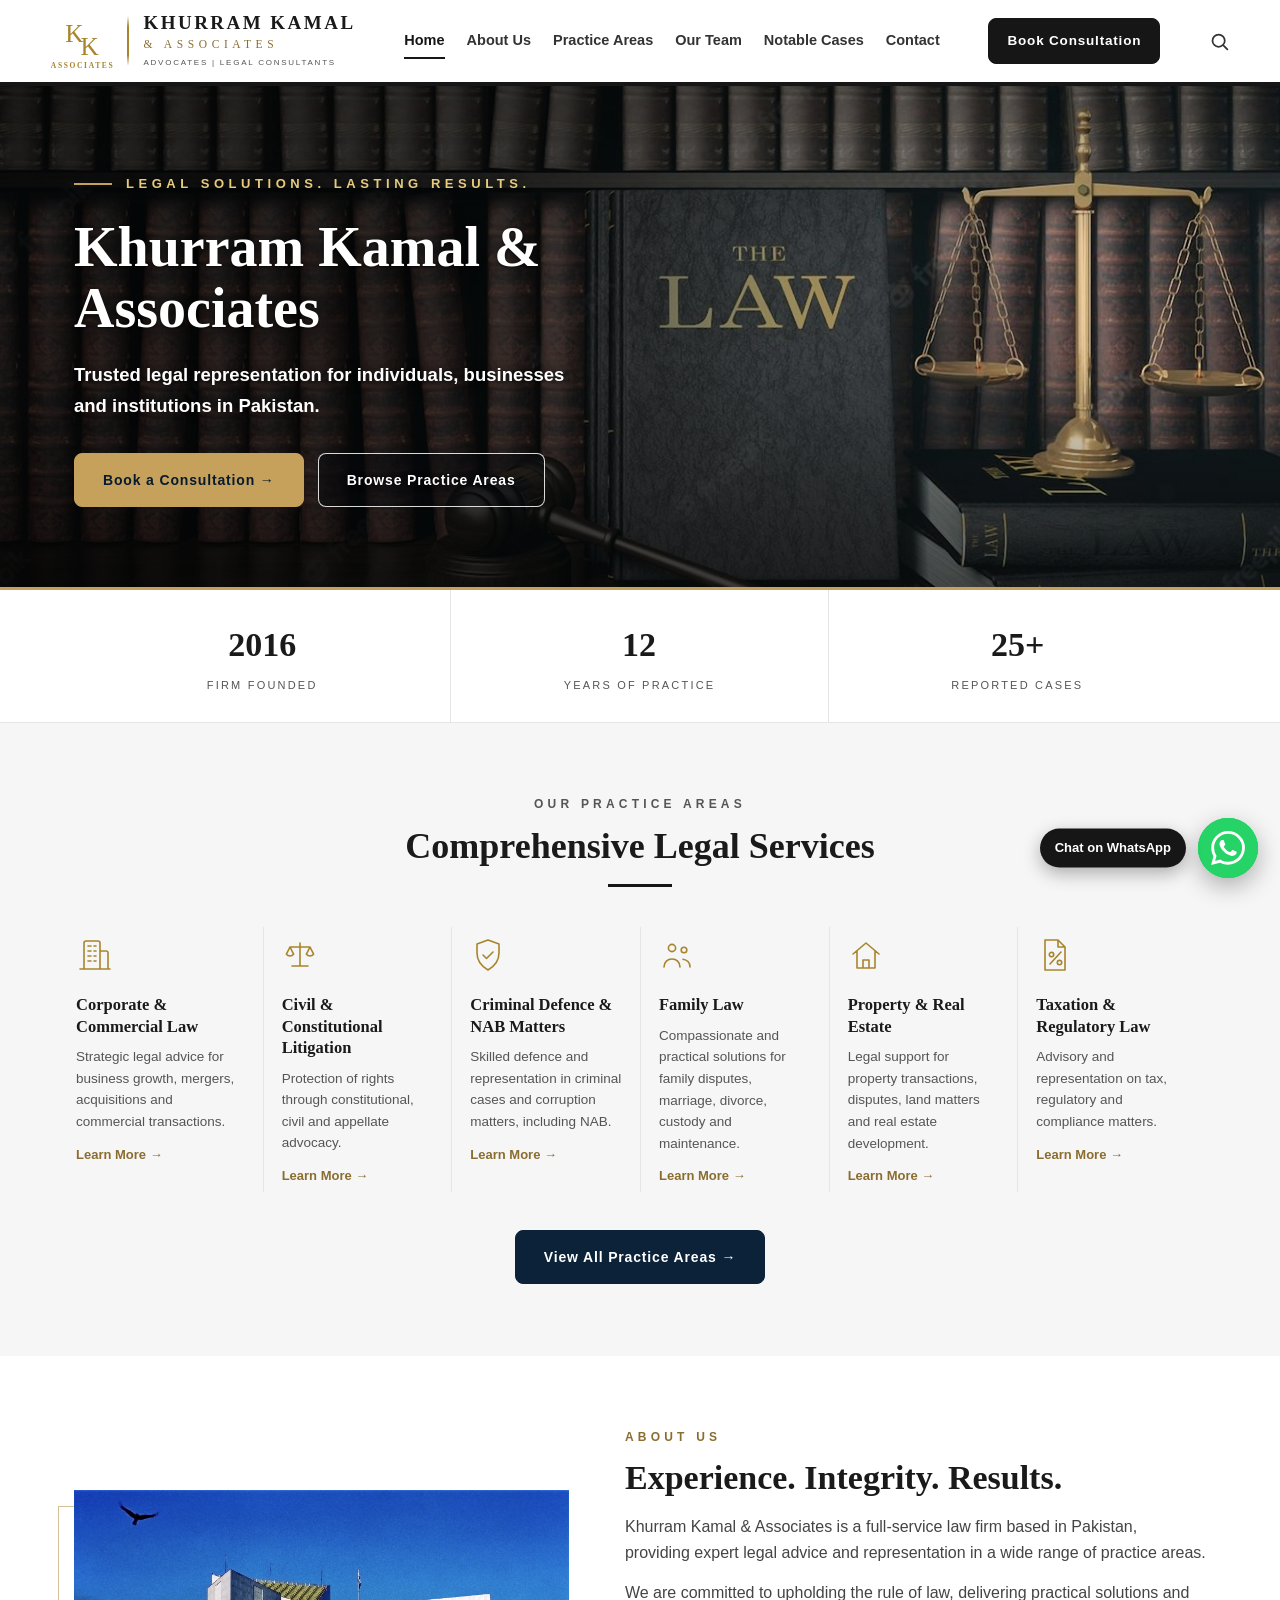
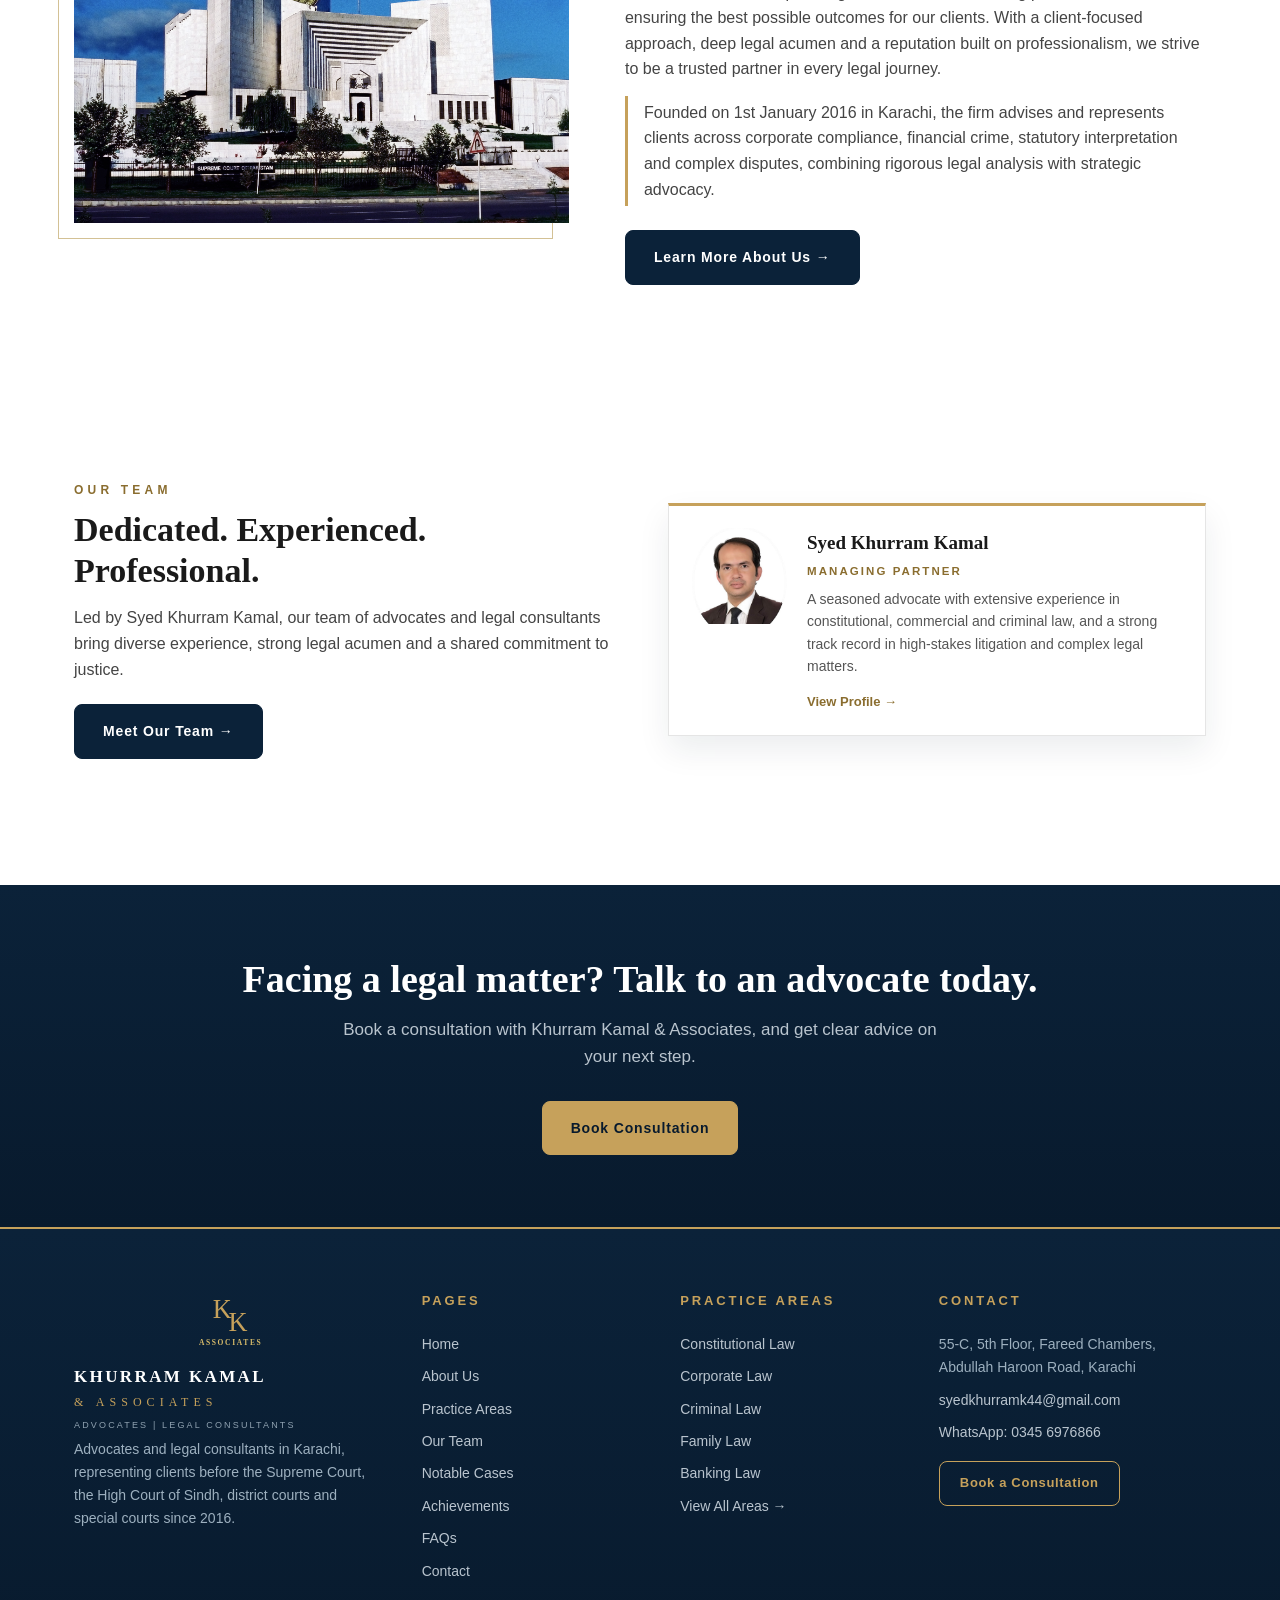
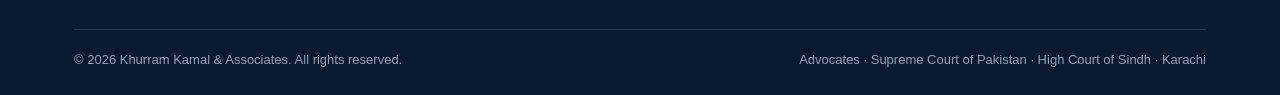
==== commit 6d14fe52: "Footer: remove BARRISTERS from tagline" ====
--- a/index.html
+++ b/index.html
@@ -159,7 +159,7 @@
         <div class="fstack"><div class="fmark" aria-hidden="true"><svg viewBox="0 0 64 64" fill="none" aria-hidden="true"><text x="23" y="38" text-anchor="middle" font-family="Georgia, 'Times New Roman', serif" font-size="30" fill="#C6A15B">K</text><text x="41" y="53" text-anchor="middle" font-family="Georgia, 'Times New Roman', serif" font-size="30" fill="#C6A15B">K</text></svg></div><div class="fsub">ASSOCIATES</div></div>
         <div class="fname">KHURRAM KAMAL</div>
         <div class="fname2">&amp; ASSOCIATES</div>
-        <div class="fsub">ADVOCATES | LEGAL CONSULTANTS | BARRISTERS</div>
+        <div class="fsub">ADVOCATES | LEGAL CONSULTANTS</div>
         <p class="fdesc">Advocates and legal consultants in Karachi, representing clients before the Supreme Court, the High Court of Sindh, district courts and special courts since 2016.</p>
       </div>
       <div class="fcol">
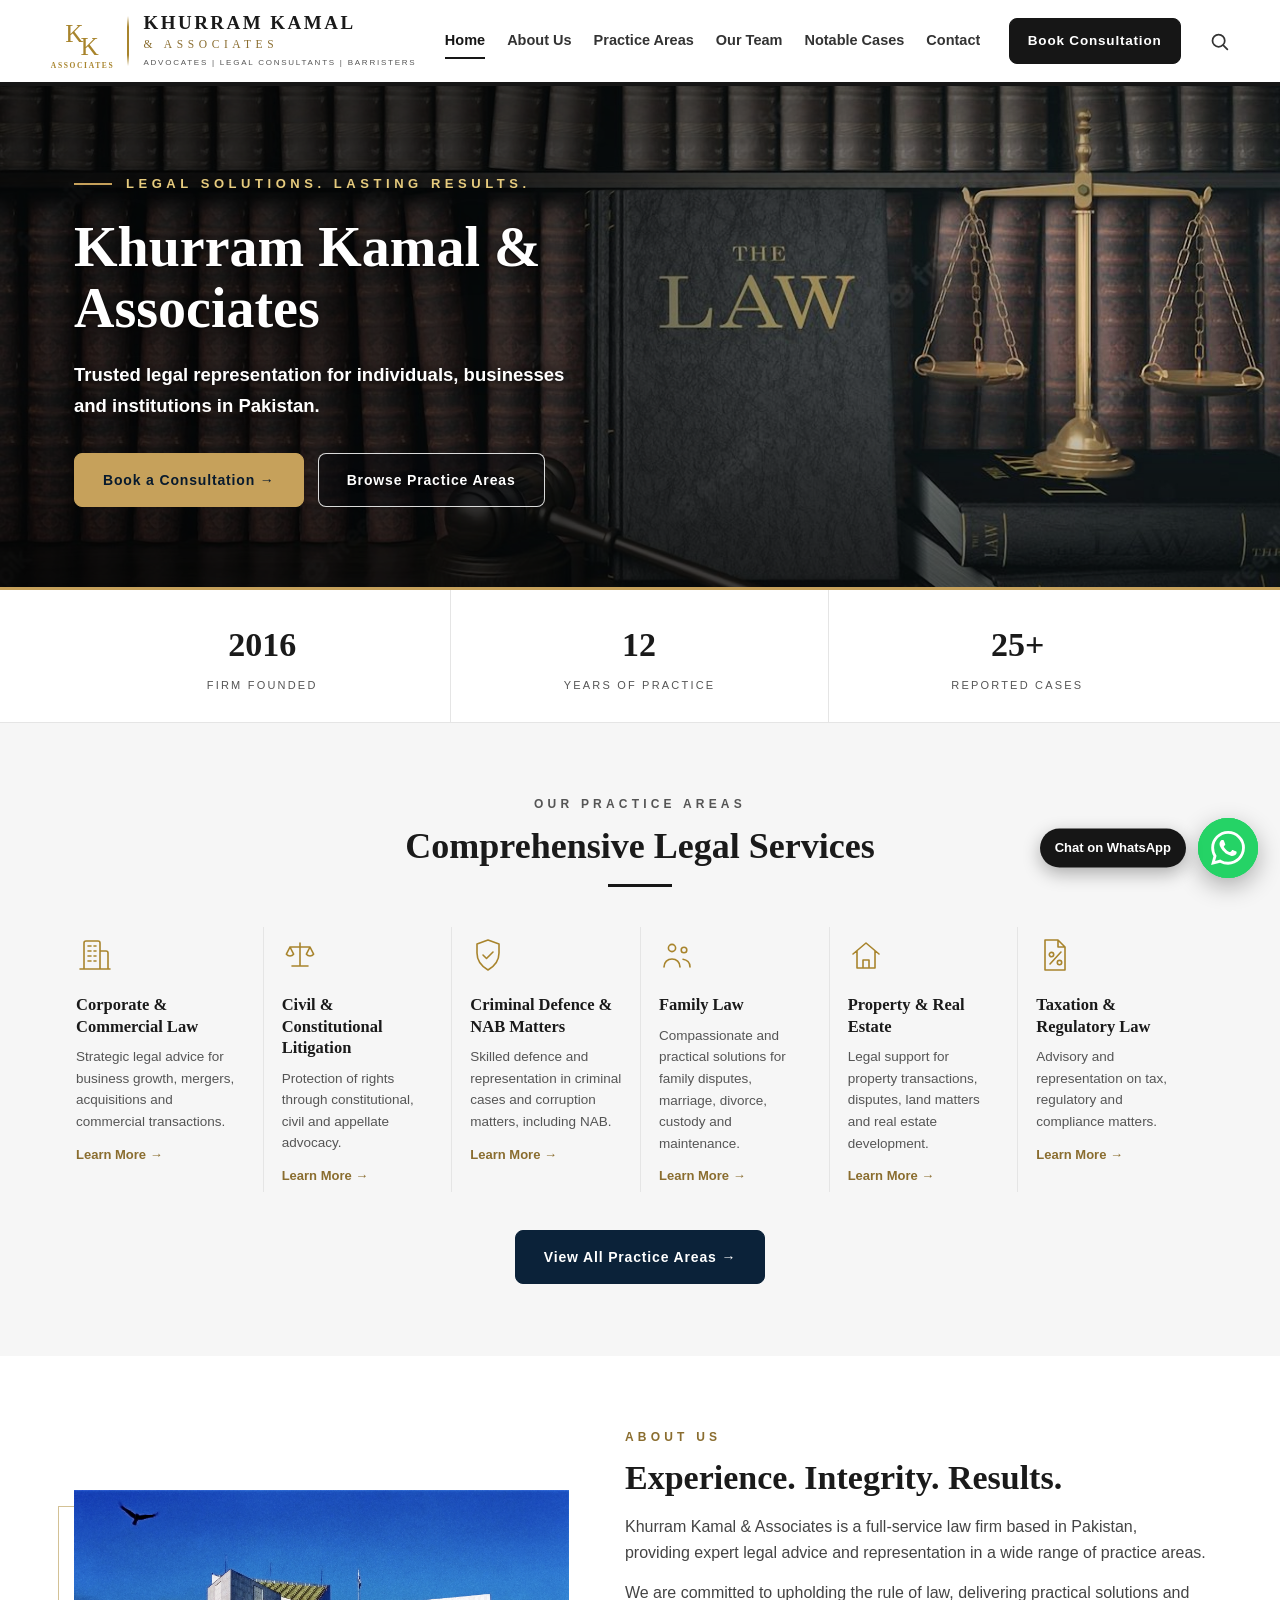
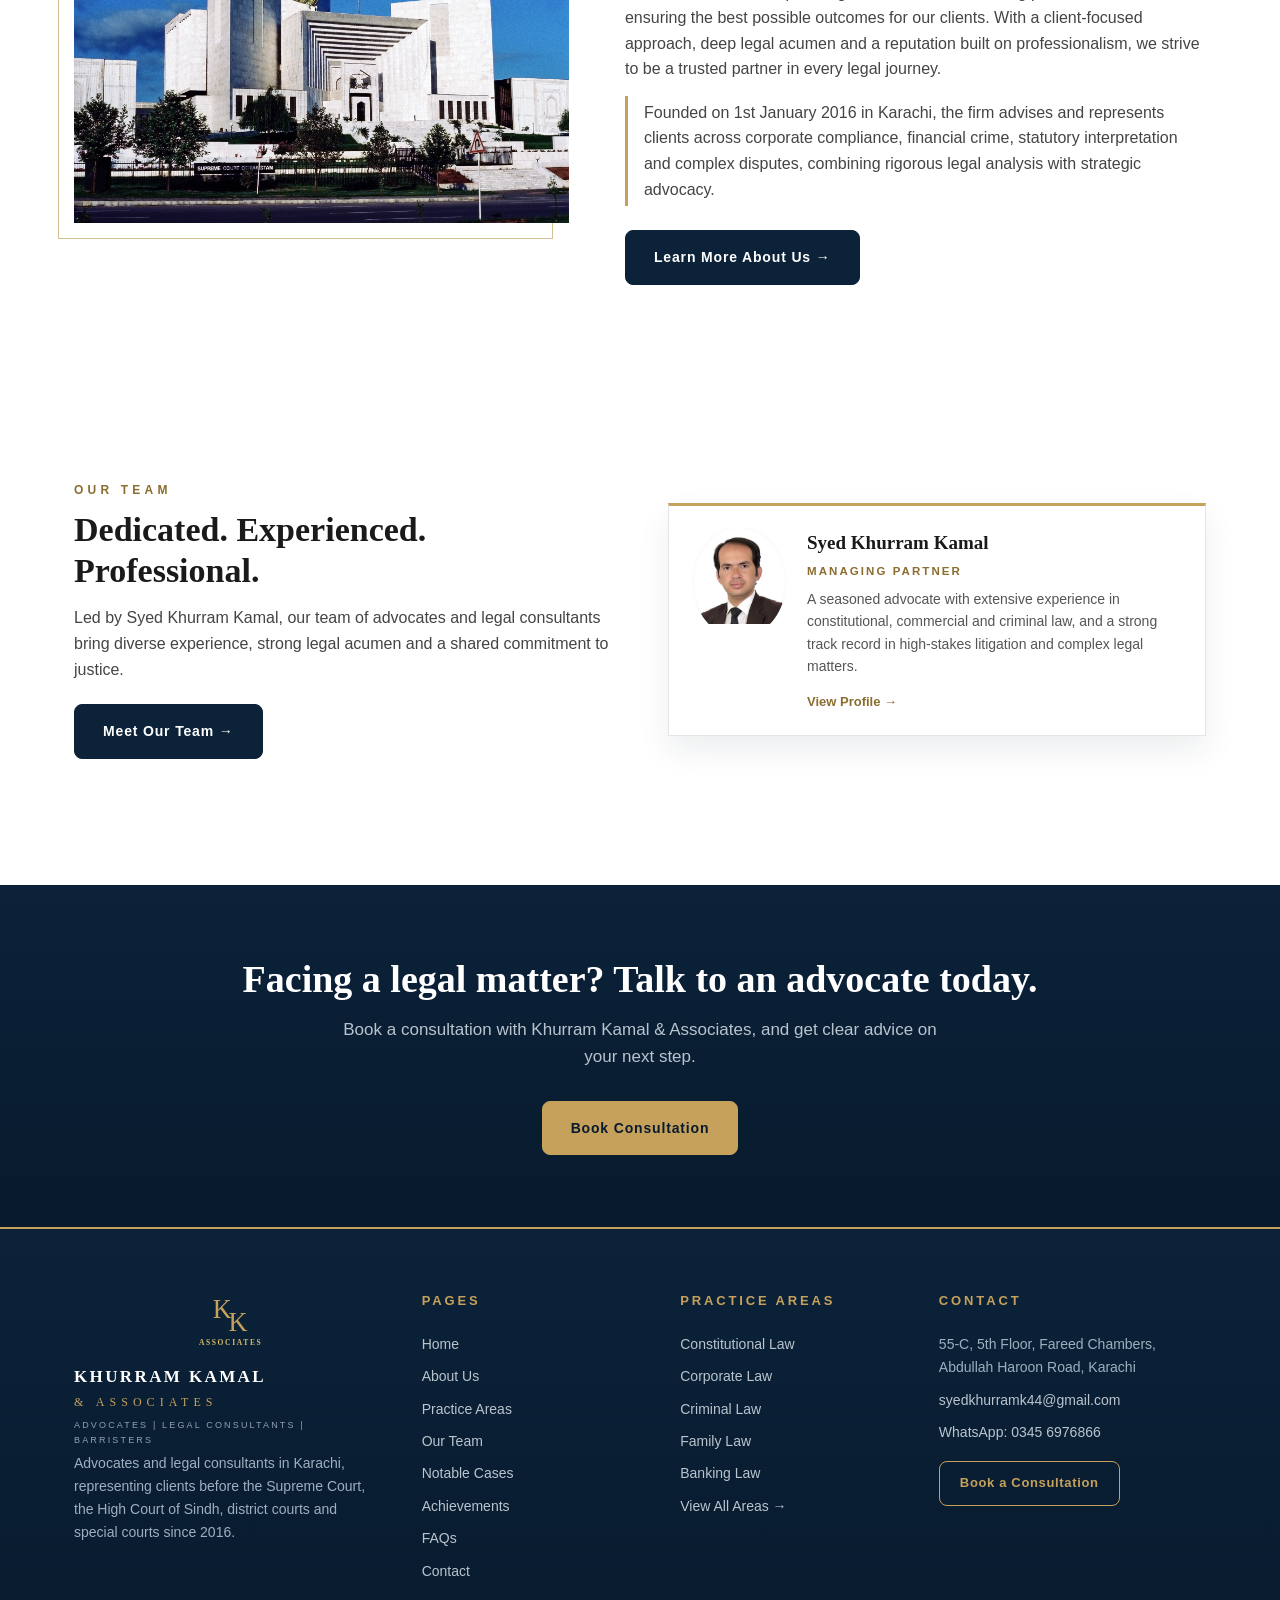
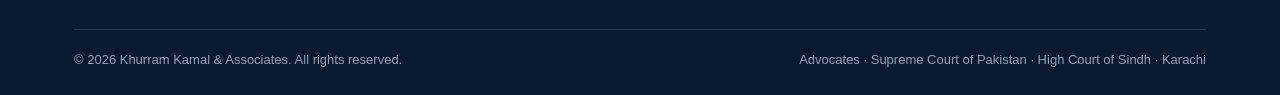
==== commit 4b2c0da5: "Restore BARRISTERS in header and footer tagline" ====
--- a/index.html
+++ b/index.html
@@ -48,7 +48,7 @@
     <a class="brand" href="index.html" style="flex-shrink:0">
       <div class="logo-stack"><div class="logo-mark" aria-hidden="true"><svg viewBox="0 0 64 64" fill="none" aria-hidden="true"><text x="23" y="38" text-anchor="middle" font-family="Georgia, 'Times New Roman', serif" font-size="30" fill="#A8842C">K</text><text x="41" y="53" text-anchor="middle" font-family="Georgia, 'Times New Roman', serif" font-size="30" fill="#A8842C">K</text></svg></div><div class="logo-sub">ASSOCIATES</div></div>
       <div class="brand-sep" aria-hidden="true"></div>
-      <div><div class="bname">KHURRAM KAMAL</div><div class="band">&amp; ASSOCIATES</div><div class="bsub">ADVOCATES | LEGAL CONSULTANTS</div></div>
+      <div><div class="bname">KHURRAM KAMAL</div><div class="band">&amp; ASSOCIATES</div><div class="bsub">ADVOCATES | LEGAL CONSULTANTS | BARRISTERS</div></div>
     </a>
     <nav id="mainNav">
       <a href="index.html" class="active">Home</a>
@@ -159,7 +159,7 @@
         <div class="fstack"><div class="fmark" aria-hidden="true"><svg viewBox="0 0 64 64" fill="none" aria-hidden="true"><text x="23" y="38" text-anchor="middle" font-family="Georgia, 'Times New Roman', serif" font-size="30" fill="#C6A15B">K</text><text x="41" y="53" text-anchor="middle" font-family="Georgia, 'Times New Roman', serif" font-size="30" fill="#C6A15B">K</text></svg></div><div class="fsub">ASSOCIATES</div></div>
         <div class="fname">KHURRAM KAMAL</div>
         <div class="fname2">&amp; ASSOCIATES</div>
-        <div class="fsub">ADVOCATES | LEGAL CONSULTANTS</div>
+        <div class="fsub">ADVOCATES | LEGAL CONSULTANTS | BARRISTERS</div>
         <p class="fdesc">Advocates and legal consultants in Karachi, representing clients before the Supreme Court, the High Court of Sindh, district courts and special courts since 2016.</p>
       </div>
       <div class="fcol">
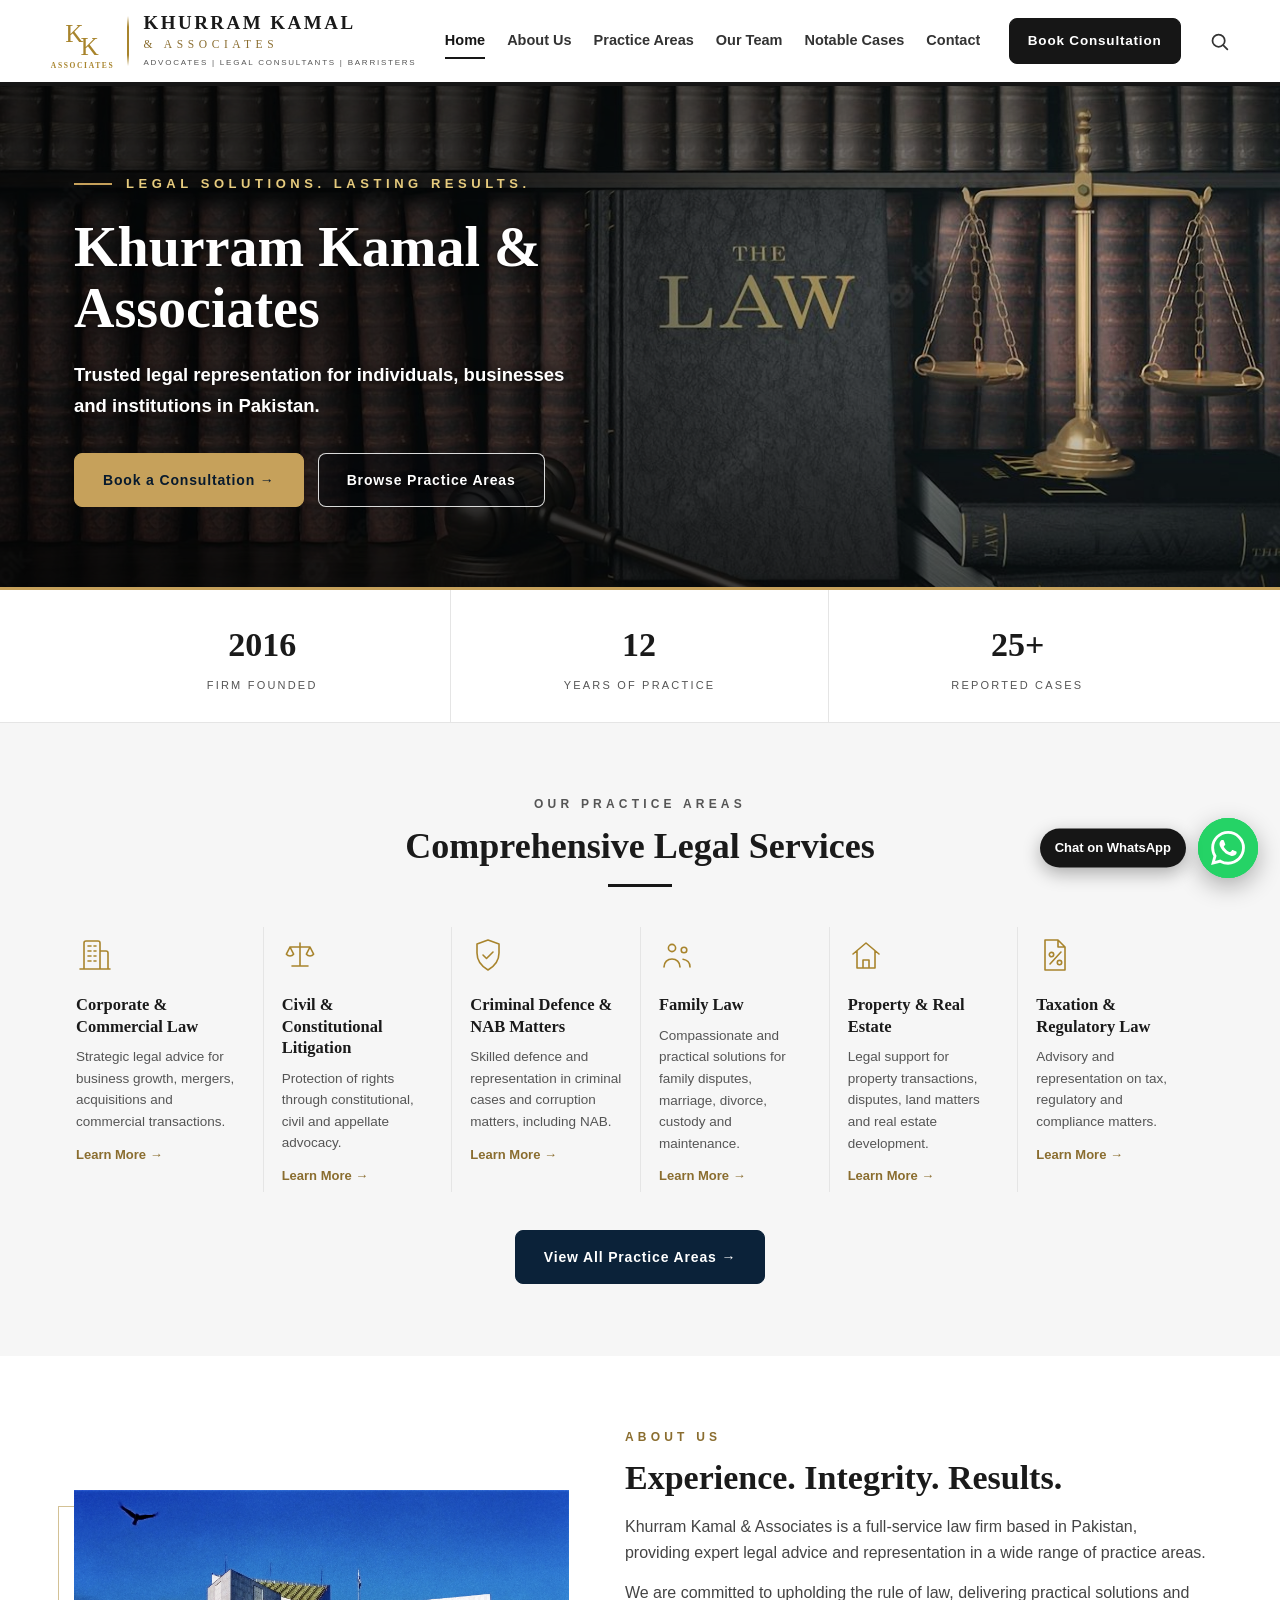
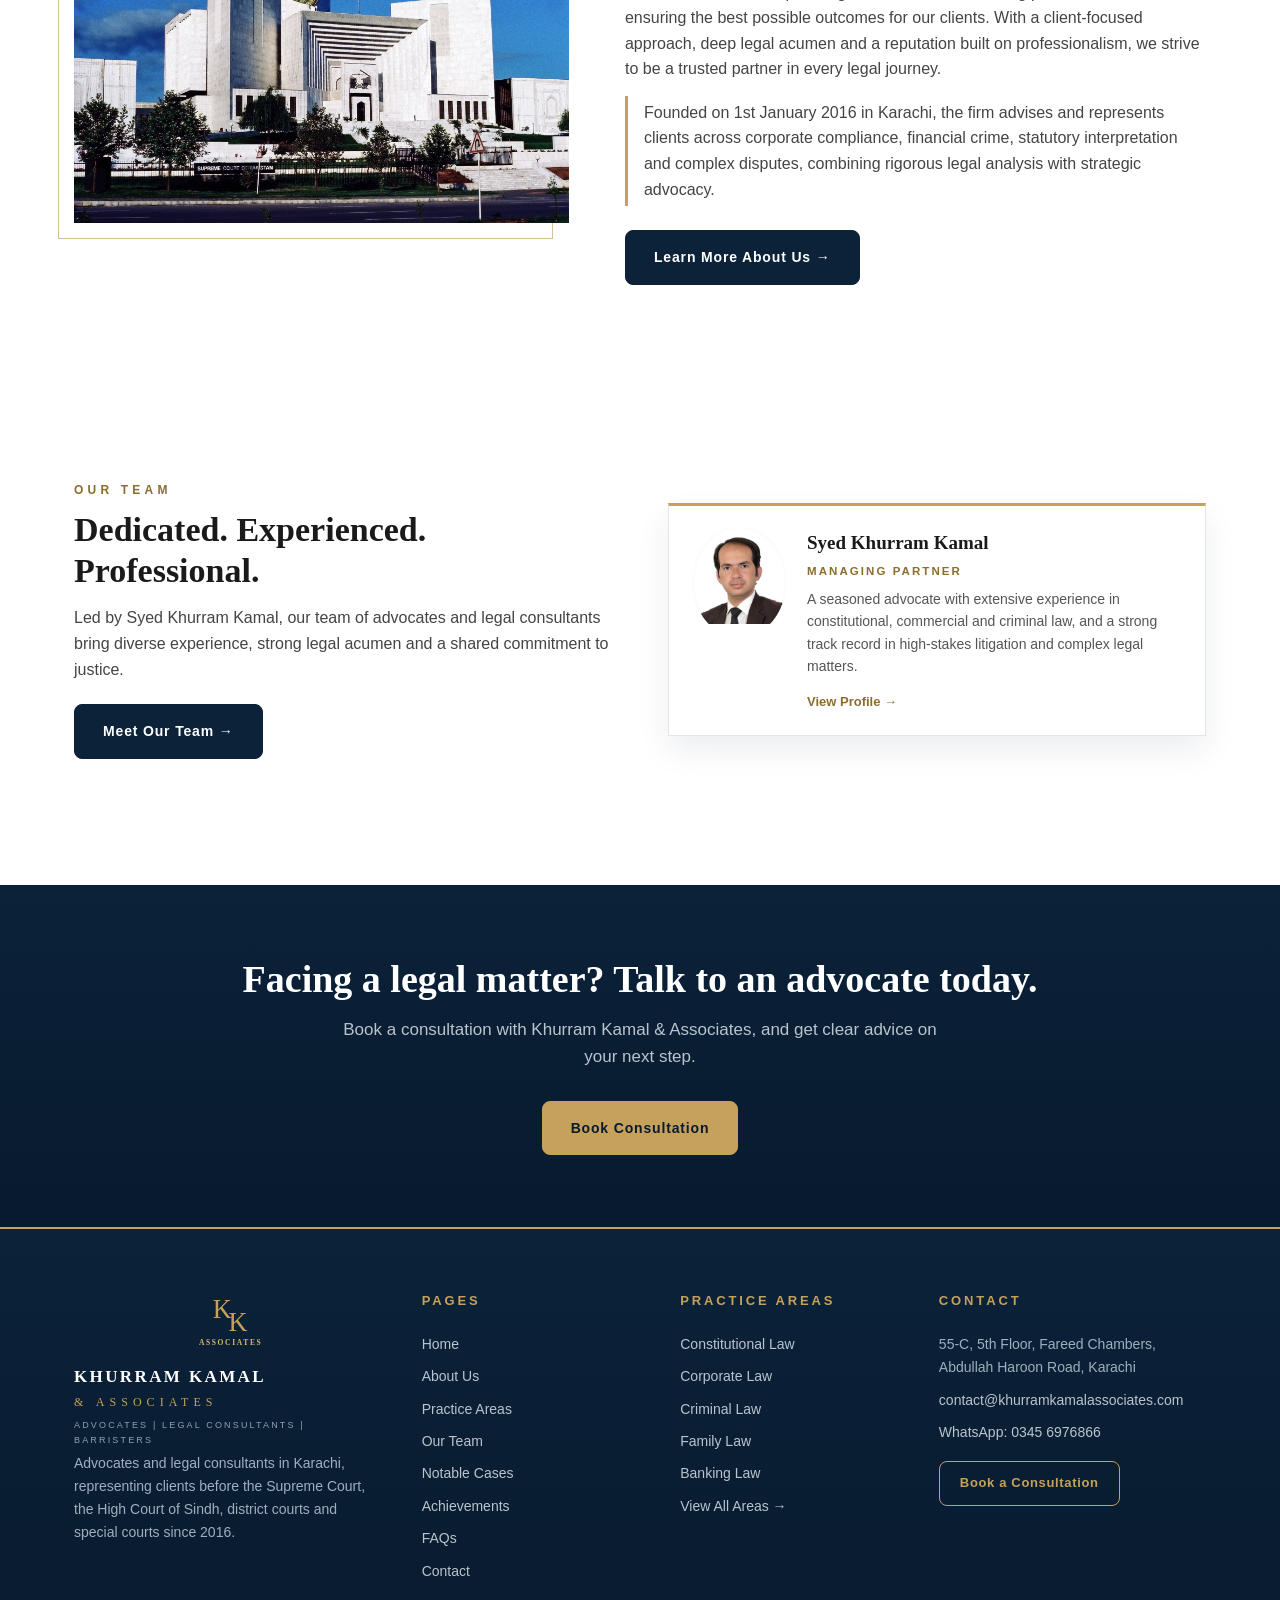
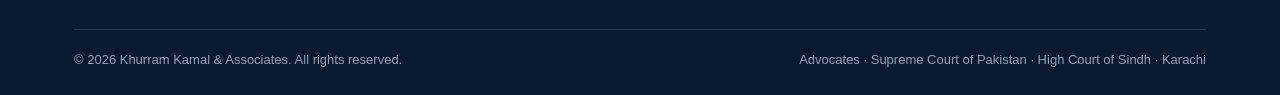
==== commit 924d9847: "Update contact email to contact@khurramkamalassociates.com" ====
--- a/index.html
+++ b/index.html
@@ -19,7 +19,7 @@
   "name": "Khurram Kamal & Associates",
   "alternateName": "KKA",
   "description": "Khurram Kamal & Associates is a litigation law firm in Karachi. Supreme Court and High Court advocates handling constitutional, corporate, white collar, cybercrime, criminal, civil, family, intellectual property, banking, customs and taxation matters.",
-  "email": "syedkhurramk44@gmail.com",
+  "email": "contact@khurramkamalassociates.com",
   "telephone": "+92-345-6976866",
   "foundingDate": "2016-01-01",
   "address": {
@@ -185,7 +185,7 @@
       <div class="fcol">
         <h4>Contact</h4>
         <p>55-C, 5th Floor, Fareed Chambers, Abdullah Haroon Road, Karachi</p>
-        <a href="mailto:syedkhurramk44@gmail.com">syedkhurramk44@gmail.com</a>
+        <a href="mailto:contact@khurramkamalassociates.com">contact@khurramkamalassociates.com</a>
         <a href="https://wa.me/923456976866" target="_blank" rel="noopener">WhatsApp: 0345 6976866</a>
         <a class="fbtn" href="book-consultation.html">Book a Consultation</a>
       </div>
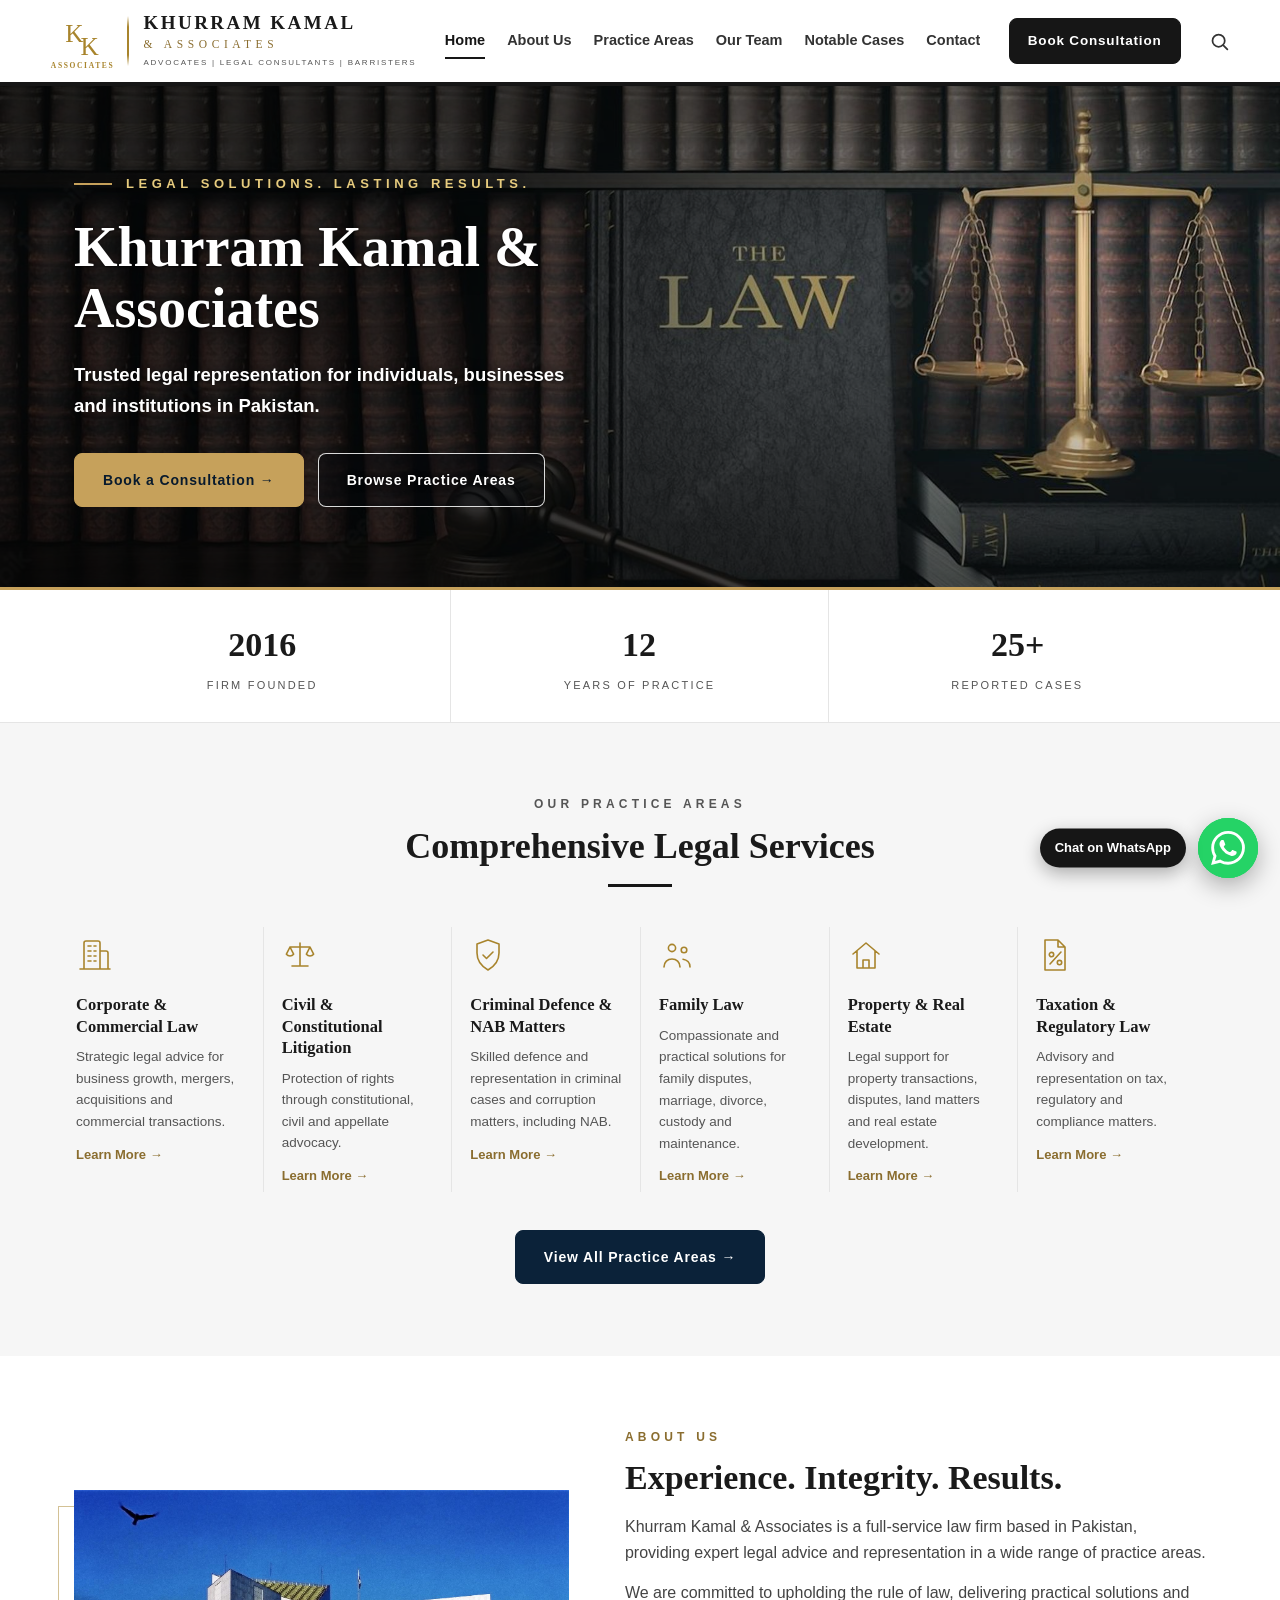
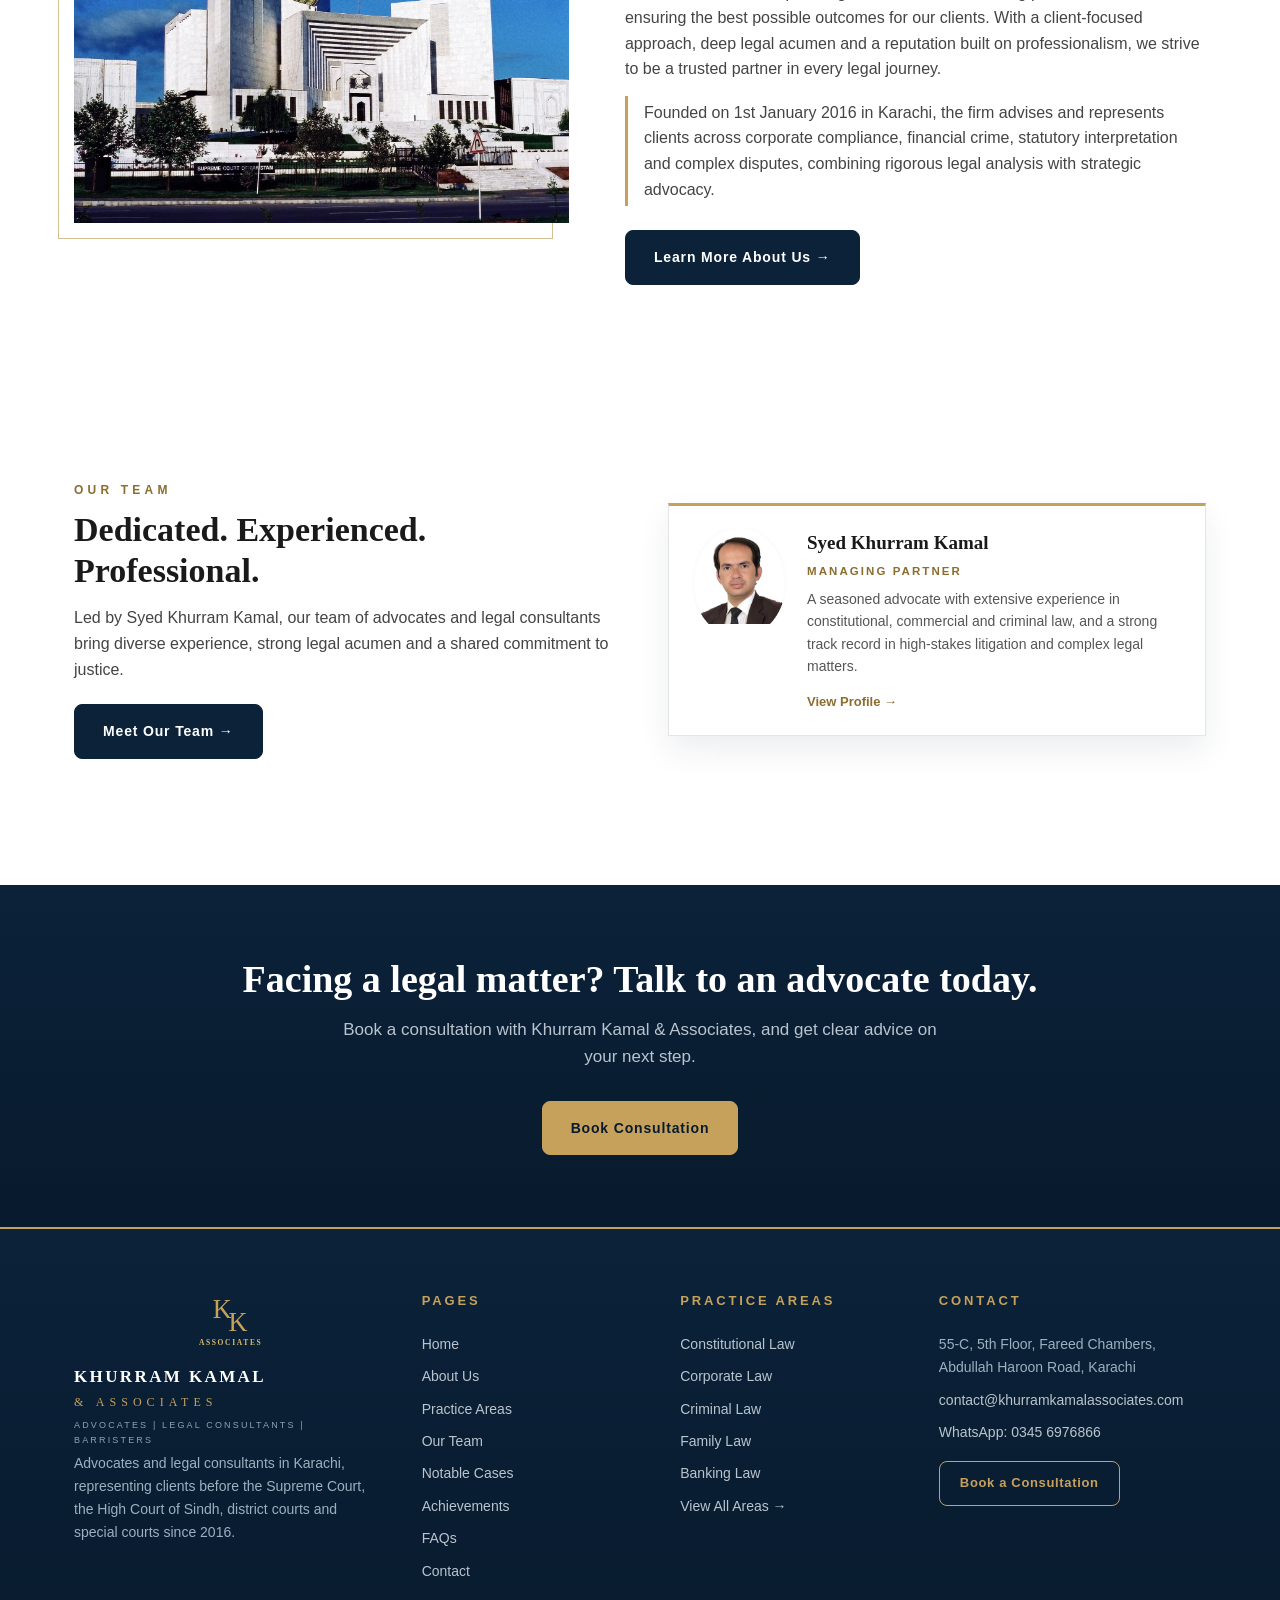
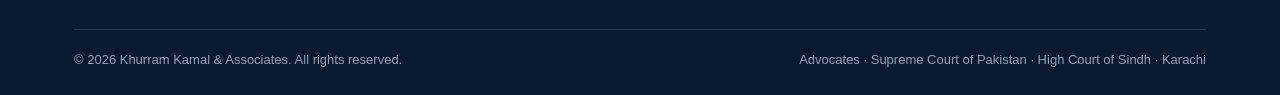
==== commit 8901e118: "Speed: long cache for images, hero preload" ====
--- a/index.html
+++ b/index.html
@@ -3,8 +3,13 @@
 <head>
 <meta charset="UTF-8">
 <meta name="viewport" content="width=device-width, initial-scale=1.0">
-<link rel="icon" href="data:image/svg+xml,%3Csvg xmlns='http://www.w3.org/2000/svg' viewBox='0 0 64 64'%3E%3Ctext x='23' y='38' text-anchor='middle' font-family='Georgia,serif' font-size='30' fill='%23A8842C'%3EK%3C/text%3E%3Ctext x='41' y='53' text-anchor='middle' font-family='Georgia,serif' font-size='30' fill='%23A8842C'%3EK%3C/text%3E%3C/svg%3E">
+<link rel="icon" type="image/png" href="/favicon.png">
+<link rel="shortcut icon" href="/favicon.ico">
+<link rel="apple-touch-icon" href="/apple-touch-icon.png">
 <title>Khurram Kamal &amp; Associates | Law Firm in Karachi | Advocates, Supreme Court and High Court</title>
+<link rel="canonical" href="https://khurramkamalassociates.com/">
+<link rel="preload" as="image" href="images/hero-scene.jpg">
+<meta property="og:url" content="https://khurramkamalassociates.com/">
 <meta name="description" content="Khurram Kamal &amp; Associates is a litigation law firm in Karachi. Supreme Court and High Court advocates for constitutional, corporate, white collar, criminal, civil, family, IP, banking, customs and taxation matters.">
 <meta property="og:type" content="website">
 <meta property="og:title" content="Khurram Kamal &amp; Associates | Law Firm in Karachi | Advocates, Supreme Court and High Court">
--- a/styles.css
+++ b/styles.css
@@ -76,7 +76,7 @@
   .trustbar span { color:#161616; }
   /* Hero person — Khurram Kamal on the front */
   .hero-person { text-align:center; }
-  .hero-person img { width:100%; max-width:360px; aspect-ratio:1; object-fit:cover; border-radius:50%; border:3px solid var(--black); box-shadow:0 10px 30px rgba(0,0,0,.18); display:block; margin:0 auto; animation:heroPhoto .9s cubic-bezier(.22,1.3,.36,1) both .15s, photoGlow 5.5s ease-in-out 1.2s infinite alternate; }
+  .hero-person img { width:100%; max-width:360px; aspect-ratio:1; object-fit:cover; border-radius:50%; border:3px solid var(--black); box-shadow:0 10px 30px rgba(0,0,0,.18); display:block; margin:0 auto; animation:heroPhoto .9s cubic-bezier(.22,1,.36,1) both .15s, photoGlow 5.5s ease-in-out 1.2s infinite alternate; }
   .hero-person .hp-name { font-family:Georgia,serif; font-size:22px; font-weight:700; color:#161616; margin-top:14px; }
   .hero-person .hp-title { font-size:12px; letter-spacing:.14em; text-transform:uppercase; color:#666; margin-top:4px; }
   @media (min-width:821px) {
@@ -242,25 +242,25 @@
   header.scrolled { box-shadow:0 8px 26px rgba(0,0,0,.14); }
   /* Scroll reveal: video-style pop-in on all screens, staggered via --rd (set by JS) */
   .reveal { opacity:0; }
-  .reveal.visible { animation:revealIn .8s cubic-bezier(.22,1.28,.36,1) both; animation-delay:var(--rd, 0s); }
-  @keyframes revealIn { from { opacity:0; transform:translateY(30px) scale(.95); } to { opacity:1; transform:translateY(0) scale(1); } }
+  .reveal.visible { animation:revealIn .9s cubic-bezier(.22,1,.36,1) both; animation-delay:var(--rd, 0s); }
+  @keyframes revealIn { from { opacity:0; transform:translateY(28px); } to { opacity:1; transform:translateY(0); } }
   @media (max-width:820px) {
-    .reveal.visible { animation-name:revealInM; animation-duration:.55s; animation-timing-function:ease; }
-  }
-  @keyframes revealInM { from { opacity:0; transform:translateY(18px) scale(.98); } to { opacity:1; transform:translateY(0) scale(1); } }
+    .reveal.visible { animation-name:revealInM; animation-duration:.65s; animation-timing-function:cubic-bezier(.22,1,.36,1); }
+  }
+  @keyframes revealInM { from { opacity:0; transform:translateY(16px); } to { opacity:1; transform:translateY(0); } }
   .sec-head.reveal { opacity:1; }
   .sec-head.reveal.visible { animation:none; }
   /* Word-by-word heading reveal (words split by JS) */
   .w { display:inline-block; opacity:0; transform:translateY(16px); }
-  .hero h1 .w { animation:wordUp .6s cubic-bezier(.22,1.3,.36,1) both; animation-delay:calc(.15s + var(--i) * 60ms); }
-  .sec-head.visible .w { animation:wordUp .55s cubic-bezier(.22,1.3,.36,1) both; animation-delay:calc(var(--i) * 50ms); }
+  .hero h1 .w { animation:wordUp .6s cubic-bezier(.22,1,.36,1) both; animation-delay:calc(.15s + var(--i) * 60ms); }
+  .sec-head.visible .w { animation:wordUp .55s cubic-bezier(.22,1,.36,1) both; animation-delay:calc(var(--i) * 50ms); }
   @keyframes wordUp { from { opacity:0; transform:translateY(16px); } to { opacity:1; transform:translateY(0); } }
-  @keyframes popIn { from { opacity:0; transform:scale(.3); } to { opacity:1; transform:scale(1); } }
+  @keyframes popIn { from { opacity:0; transform:scale(.6); } to { opacity:1; transform:scale(1); } }
   @keyframes heroPhoto { from { opacity:0; transform:scale(.82); } to { opacity:1; transform:scale(1); } }
   @keyframes photoGlow { from { box-shadow:0 10px 30px rgba(0,0,0,.18); } to { box-shadow:0 18px 44px rgba(0,0,0,.26); } }
-  .area.visible .n, .step.visible .n { animation:popIn .55s cubic-bezier(.22,1.3,.36,1) both; animation-delay:calc(var(--rd, 0s) + .15s); }
+  .area.visible .n, .step.visible .n { animation:popIn .55s cubic-bezier(.22,1,.36,1) both; animation-delay:calc(var(--rd, 0s) + .15s); }
   .stat .num { display:inline-block; }
-  .stat .num.pop { animation:popIn .5s cubic-bezier(.22,1.3,.36,1) both; }
+  .stat .num.pop { animation:popIn .5s cubic-bezier(.22,1,.36,1) both; }
   /* Courts gallery */
   .courts { display:grid; grid-template-columns:repeat(3,1fr); gap:20px; }
   .court { overflow:hidden; border-radius:14px; }
@@ -484,3 +484,24 @@
   .lawyer .profile-link { display:inline-block; margin-left:14px; font-size:13.5px; font-weight:700; color:#8a6d2f; }
   .lawyer .profile-link:hover { color:var(--navy); }
   @media (max-width:900px) { .book-grid { grid-template-columns:1fr; gap:36px; } .page-hero h1 { font-size:34px; } .page-hero { padding:48px 0 42px; } }
+
+  /* Premium scroll: gold progress bar, back-to-top, slim scrollbar */
+  #scroll-progress { position:fixed; top:0; left:0; right:0; height:3px; z-index:300;
+    background:linear-gradient(90deg, #A8842C, #C6A15B); transform:scaleX(0); transform-origin:0 50%;
+    pointer-events:none; }
+  .to-top { position:fixed; right:22px; bottom:96px; z-index:99; width:48px; height:48px; border-radius:50%;
+    background:#0B2239; color:#C6A15B; border:1px solid rgba(198,161,91,.55); font-size:20px; line-height:1;
+    cursor:pointer; display:flex; align-items:center; justify-content:center; box-shadow:0 8px 24px rgba(0,0,0,.25);
+    opacity:0; pointer-events:none; transform:translateY(8px); transition:opacity .35s ease, transform .35s ease, background .3s ease; }
+  .to-top.show { opacity:1; pointer-events:auto; transform:translateY(0); }
+  .to-top:hover { background:#14304f; }
+  ::-webkit-scrollbar { width:10px; }
+  ::-webkit-scrollbar-track { background:#EFEAE0; }
+  ::-webkit-scrollbar-thumb { background:linear-gradient(180deg, #A8842C, #C6A15B); border-radius:8px; border:2px solid #EFEAE0; }
+  html { scrollbar-width:thin; scrollbar-color:#A8842C #EFEAE0; }
+  @media (prefers-reduced-motion: reduce) {
+    html { scroll-behavior:auto; }
+    .reveal { opacity:1 !important; }
+    .reveal.visible { animation:none; }
+    #scroll-progress { display:none; }
+  }
